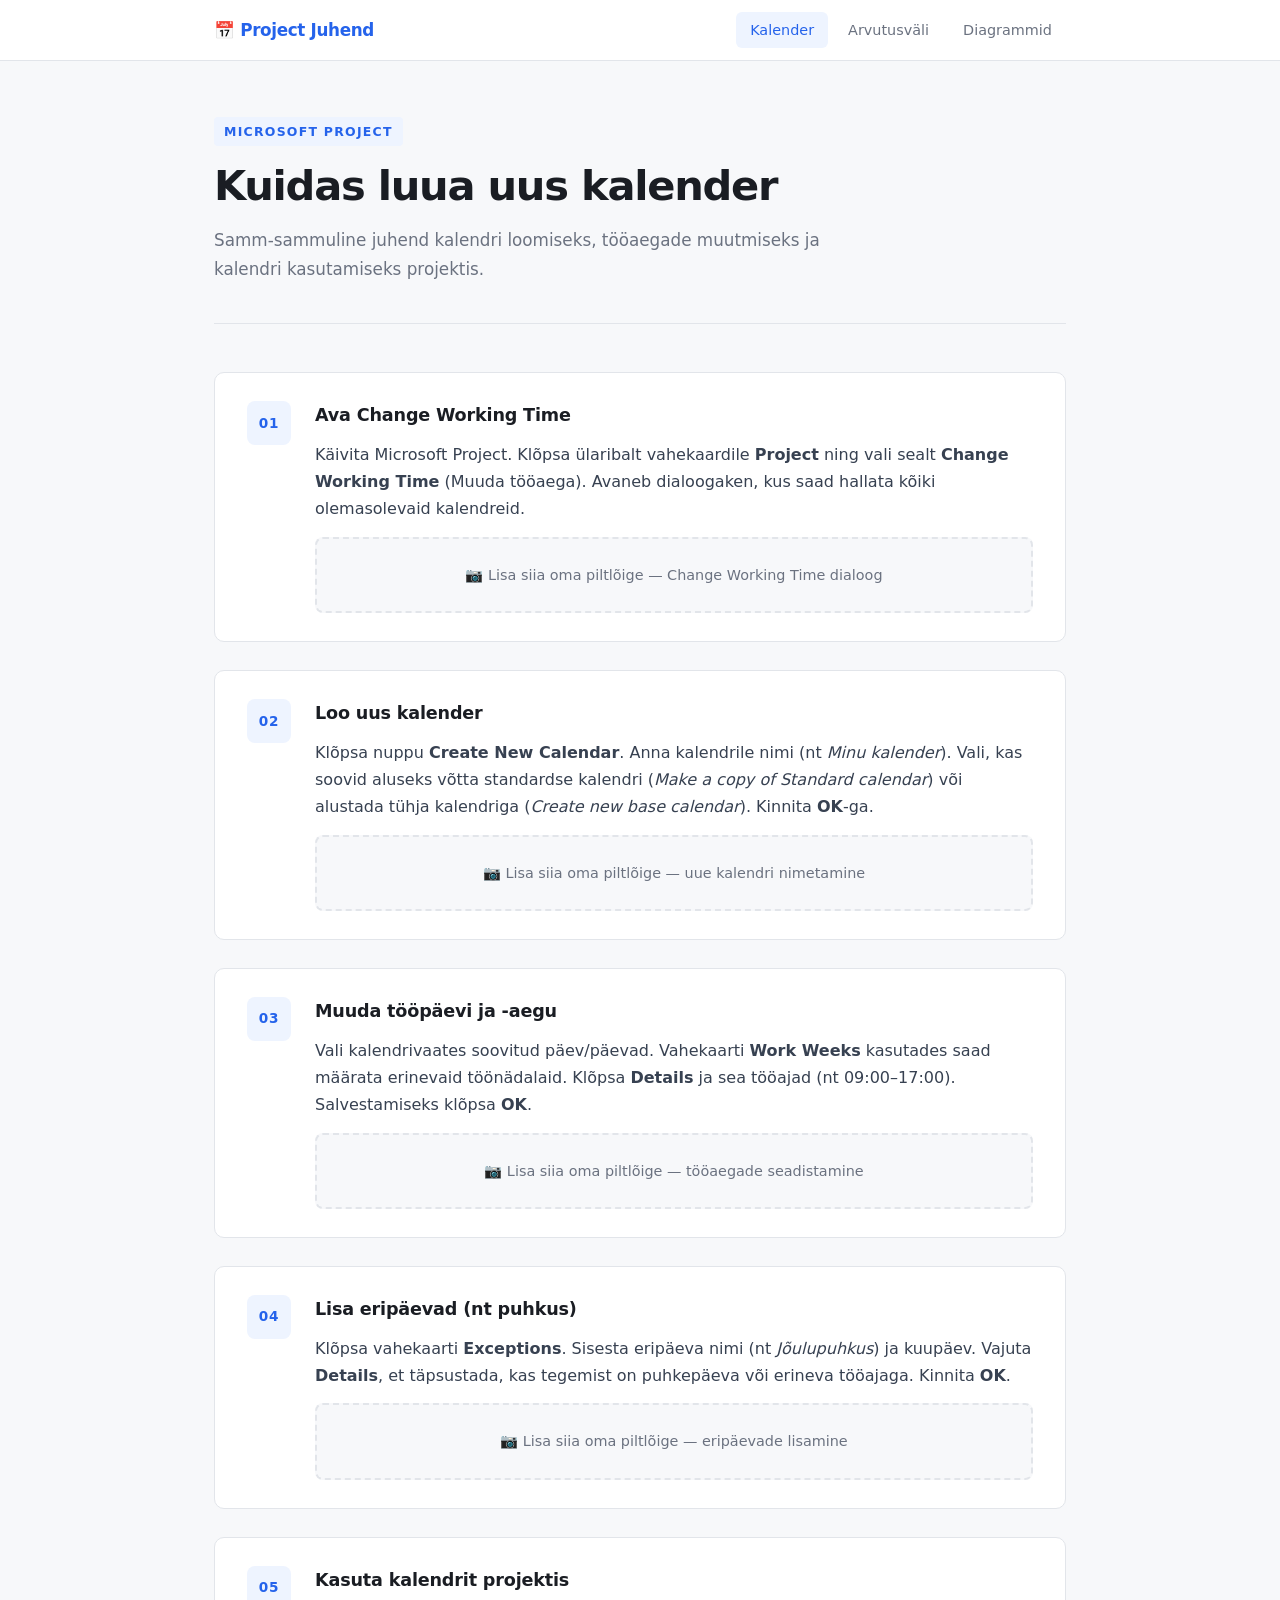
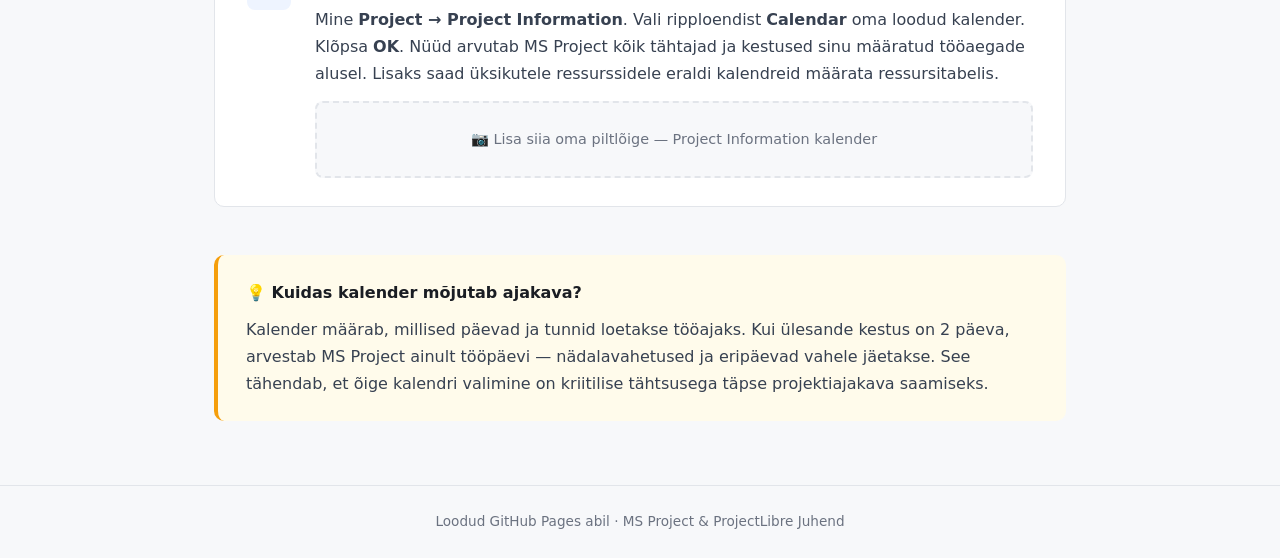
==== index.html @ 18500b0e "Lisa HTML struktuur ja CSS" ====
<!DOCTYPE html>
<html lang="et">
<head>
  <meta charset="UTF-8" />
  <meta name="viewport" content="width=device-width, initial-scale=1.0"/>
  <title>MS Project & ProjectLibre Juhend</title>
  <link rel="stylesheet" href="style.css" />
</head>
<body>

  <header>
    <div class="header-inner">
      <div class="logo">📅 Project Juhend</div>
      <nav>
        <a href="index.html" class="active">Kalender</a>
        <a href="valem.html">Arvutusväli</a>
        <a href="diagramm.html">Diagrammid</a>
      </nav>
    </div>
  </header>

  <main>
    <section class="hero">
      <span class="eyebrow">Microsoft Project</span>
      <h1>Kuidas luua uus kalender</h1>
      <p class="subtitle">Samm-sammuline juhend kalendri loomiseks, tööaegade muutmiseks ja kalendri kasutamiseks projektis.</p>
    </section>

    <section class="steps-section">

      <article class="step">
        <div class="step-number">01</div>
        <div class="step-content">
          <h2>Ava Change Working Time</h2>
          <p>Käivita Microsoft Project. Klõpsa ülaribalt vahekaardile <strong>Project</strong> ning vali sealt <strong>Change Working Time</strong> (Muuda tööaega). Avaneb dialoogaken, kus saad hallata kõiki olemasolevaid kalendreid.</p>
          <!-- Lisa siia oma piltlõige: <img src="images/samm1.png" alt="Change Working Time avamine"> -->
          <div class="img-placeholder">📷 Lisa siia oma piltlõige — Change Working Time dialoog</div>
        </div>
      </article>

      <article class="step">
        <div class="step-number">02</div>
        <div class="step-content">
          <h2>Loo uus kalender</h2>
          <p>Klõpsa nuppu <strong>Create New Calendar</strong>. Anna kalendrile nimi (nt <em>Minu kalender</em>). Vali, kas soovid aluseks võtta standardse kalendri (<em>Make a copy of Standard calendar</em>) või alustada tühja kalendriga (<em>Create new base calendar</em>). Kinnita <strong>OK</strong>-ga.</p>
          <!-- <img src="images/samm2.png" alt="Uue kalendri loomine"> -->
          <div class="img-placeholder">📷 Lisa siia oma piltlõige — uue kalendri nimetamine</div>
        </div>
      </article>

      <article class="step">
        <div class="step-number">03</div>
        <div class="step-content">
          <h2>Muuda tööpäevi ja -aegu</h2>
          <p>Vali kalendrivaates soovitud päev/päevad. Vahekaarti <strong>Work Weeks</strong> kasutades saad määrata erinevaid töönädalaid. Klõpsa <strong>Details</strong> ja sea tööajad (nt 09:00–17:00). Salvestamiseks klõpsa <strong>OK</strong>.</p>
          <!-- <img src="images/samm3.png" alt="Tööaegade muutmine"> -->
          <div class="img-placeholder">📷 Lisa siia oma piltlõige — tööaegade seadistamine</div>
        </div>
      </article>

      <article class="step">
        <div class="step-number">04</div>
        <div class="step-content">
          <h2>Lisa eripäevad (nt puhkus)</h2>
          <p>Klõpsa vahekaarti <strong>Exceptions</strong>. Sisesta eripäeva nimi (nt <em>Jõulupuhkus</em>) ja kuupäev. Vajuta <strong>Details</strong>, et täpsustada, kas tegemist on puhkepäeva või erineva tööajaga. Kinnita <strong>OK</strong>.</p>
          <!-- <img src="images/samm4.png" alt="Eripäevade lisamine"> -->
          <div class="img-placeholder">📷 Lisa siia oma piltlõige — eripäevade lisamine</div>
        </div>
      </article>

      <article class="step">
        <div class="step-number">05</div>
        <div class="step-content">
          <h2>Kasuta kalendrit projektis</h2>
          <p>Mine <strong>Project → Project Information</strong>. Vali ripploendist <strong>Calendar</strong> oma loodud kalender. Klõpsa <strong>OK</strong>. Nüüd arvutab MS Project kõik tähtajad ja kestused sinu määratud tööaegade alusel. Lisaks saad üksikutele ressurssidele eraldi kalendreid määrata ressursitabelis.</p>
          <!-- <img src="images/samm5.png" alt="Kalendri kasutamine projektis"> -->
          <div class="img-placeholder">📷 Lisa siia oma piltlõige — Project Information kalender</div>
        </div>
      </article>

    </section>

    <section class="info-box">
      <h3>💡 Kuidas kalender mõjutab ajakava?</h3>
      <p>Kalender määrab, millised päevad ja tunnid loetakse tööajaks. Kui ülesande kestus on 2 päeva, arvestab MS Project ainult tööpäevi — nädalavahetused ja eripäevad vahele jäetakse. See tähendab, et õige kalendri valimine on kriitilise tähtsusega täpse projektiajakava saamiseks.</p>
    </section>
  </main>

  <footer>
    <p>Loodud GitHub Pages abil &middot; MS Project &amp; ProjectLibre Juhend</p>
  </footer>

</body>
</html>
---- style.css ----
/* ===== TOKENS ===== */
:root {
  --bg:        #F7F8FA;
  --surface:   #FFFFFF;
  --border:    #E2E5EA;
  --accent:    #2563EB;
  --accent2:   #1D4ED8;
  --text:      #1A1D23;
  --muted:     #6B7280;
  --step-bg:   #EEF4FF;
  --step-num:  #2563EB;
  --warn-bg:   #FFFBEB;
  --warn-border:#F59E0B;
  --radius:    10px;
  --font-head: 'Segoe UI', system-ui, sans-serif;
  --font-body: 'Segoe UI', system-ui, sans-serif;
}

/* ===== RESET ===== */
*, *::before, *::after { box-sizing: border-box; margin: 0; padding: 0; }
html { scroll-behavior: smooth; }
body {
  background: var(--bg);
  color: var(--text);
  font-family: var(--font-body);
  font-size: 16px;
  line-height: 1.7;
}

/* ===== HEADER ===== */
header {
  background: var(--surface);
  border-bottom: 1px solid var(--border);
  position: sticky;
  top: 0;
  z-index: 100;
}
.header-inner {
  max-width: 900px;
  margin: 0 auto;
  padding: 0 24px;
  height: 60px;
  display: flex;
  align-items: center;
  justify-content: space-between;
}
.logo {
  font-weight: 700;
  font-size: 1.05rem;
  color: var(--accent);
  letter-spacing: -0.02em;
}
nav { display: flex; gap: 6px; }
nav a {
  padding: 6px 14px;
  border-radius: 6px;
  text-decoration: none;
  font-size: 0.9rem;
  font-weight: 500;
  color: var(--muted);
  transition: background 0.15s, color 0.15s;
}
nav a:hover, nav a.active {
  background: var(--step-bg);
  color: var(--accent);
}

/* ===== MAIN ===== */
main {
  max-width: 900px;
  margin: 0 auto;
  padding: 0 24px 64px;
}

/* ===== HERO ===== */
.hero {
  padding: 56px 0 40px;
  border-bottom: 1px solid var(--border);
  margin-bottom: 48px;
}
.eyebrow {
  display: inline-block;
  font-size: 0.78rem;
  font-weight: 600;
  letter-spacing: 0.1em;
  text-transform: uppercase;
  color: var(--accent);
  background: var(--step-bg);
  padding: 4px 10px;
  border-radius: 4px;
  margin-bottom: 16px;
}
.hero h1 {
  font-size: clamp(1.8rem, 4vw, 2.6rem);
  font-weight: 800;
  letter-spacing: -0.03em;
  line-height: 1.15;
  margin-bottom: 16px;
}
.subtitle {
  font-size: 1.05rem;
  color: var(--muted);
  max-width: 620px;
}

/* ===== STEPS ===== */
.steps-section {
  display: flex;
  flex-direction: column;
  gap: 28px;
  margin-bottom: 48px;
}
.step {
  background: var(--surface);
  border: 1px solid var(--border);
  border-radius: var(--radius);
  padding: 28px 32px;
  display: flex;
  gap: 24px;
  align-items: flex-start;
}
.step-number {
  flex-shrink: 0;
  width: 44px;
  height: 44px;
  background: var(--step-bg);
  color: var(--step-num);
  font-weight: 800;
  font-size: 0.85rem;
  letter-spacing: 0.05em;
  border-radius: 8px;
  display: flex;
  align-items: center;
  justify-content: center;
}
.step-content h2 {
  font-size: 1.1rem;
  font-weight: 700;
  margin-bottom: 10px;
  letter-spacing: -0.01em;
}
.step-content p { color: #374151; margin-bottom: 14px; }
.step-content p:last-child { margin-bottom: 0; }

/* ===== IMAGE PLACEHOLDER ===== */
.img-placeholder {
  background: var(--bg);
  border: 2px dashed var(--border);
  border-radius: 8px;
  padding: 24px;
  text-align: center;
  color: var(--muted);
  font-size: 0.9rem;
  margin-top: 8px;
}
img {
  width: 100%;
  border-radius: 8px;
  border: 1px solid var(--border);
  margin-top: 8px;
}

/* ===== INFO BOX ===== */
.info-box {
  background: var(--warn-bg);
  border-left: 4px solid var(--warn-border);
  border-radius: var(--radius);
  padding: 24px 28px;
}
.info-box h3 { font-size: 1rem; font-weight: 700; margin-bottom: 10px; }
.info-box p { color: #374151; }

/* ===== PAGE TITLE (inner pages) ===== */
.page-hero {
  padding: 48px 0 36px;
  border-bottom: 1px solid var(--border);
  margin-bottom: 40px;
}
.page-hero h1 {
  font-size: clamp(1.5rem, 3vw, 2.2rem);
  font-weight: 800;
  letter-spacing: -0.03em;
  margin-bottom: 10px;
}
.page-hero p { color: var(--muted); max-width: 580px; }

/* ===== FOOTER ===== */
footer {
  border-top: 1px solid var(--border);
  text-align: center;
  padding: 24px;
  color: var(--muted);
  font-size: 0.85rem;
}

/* ===== RESPONSIVE ===== */
@media (max-width: 600px) {
  .step { flex-direction: column; gap: 14px; }
  .header-inner { gap: 12px; }
  nav a { padding: 6px 10px; }
}
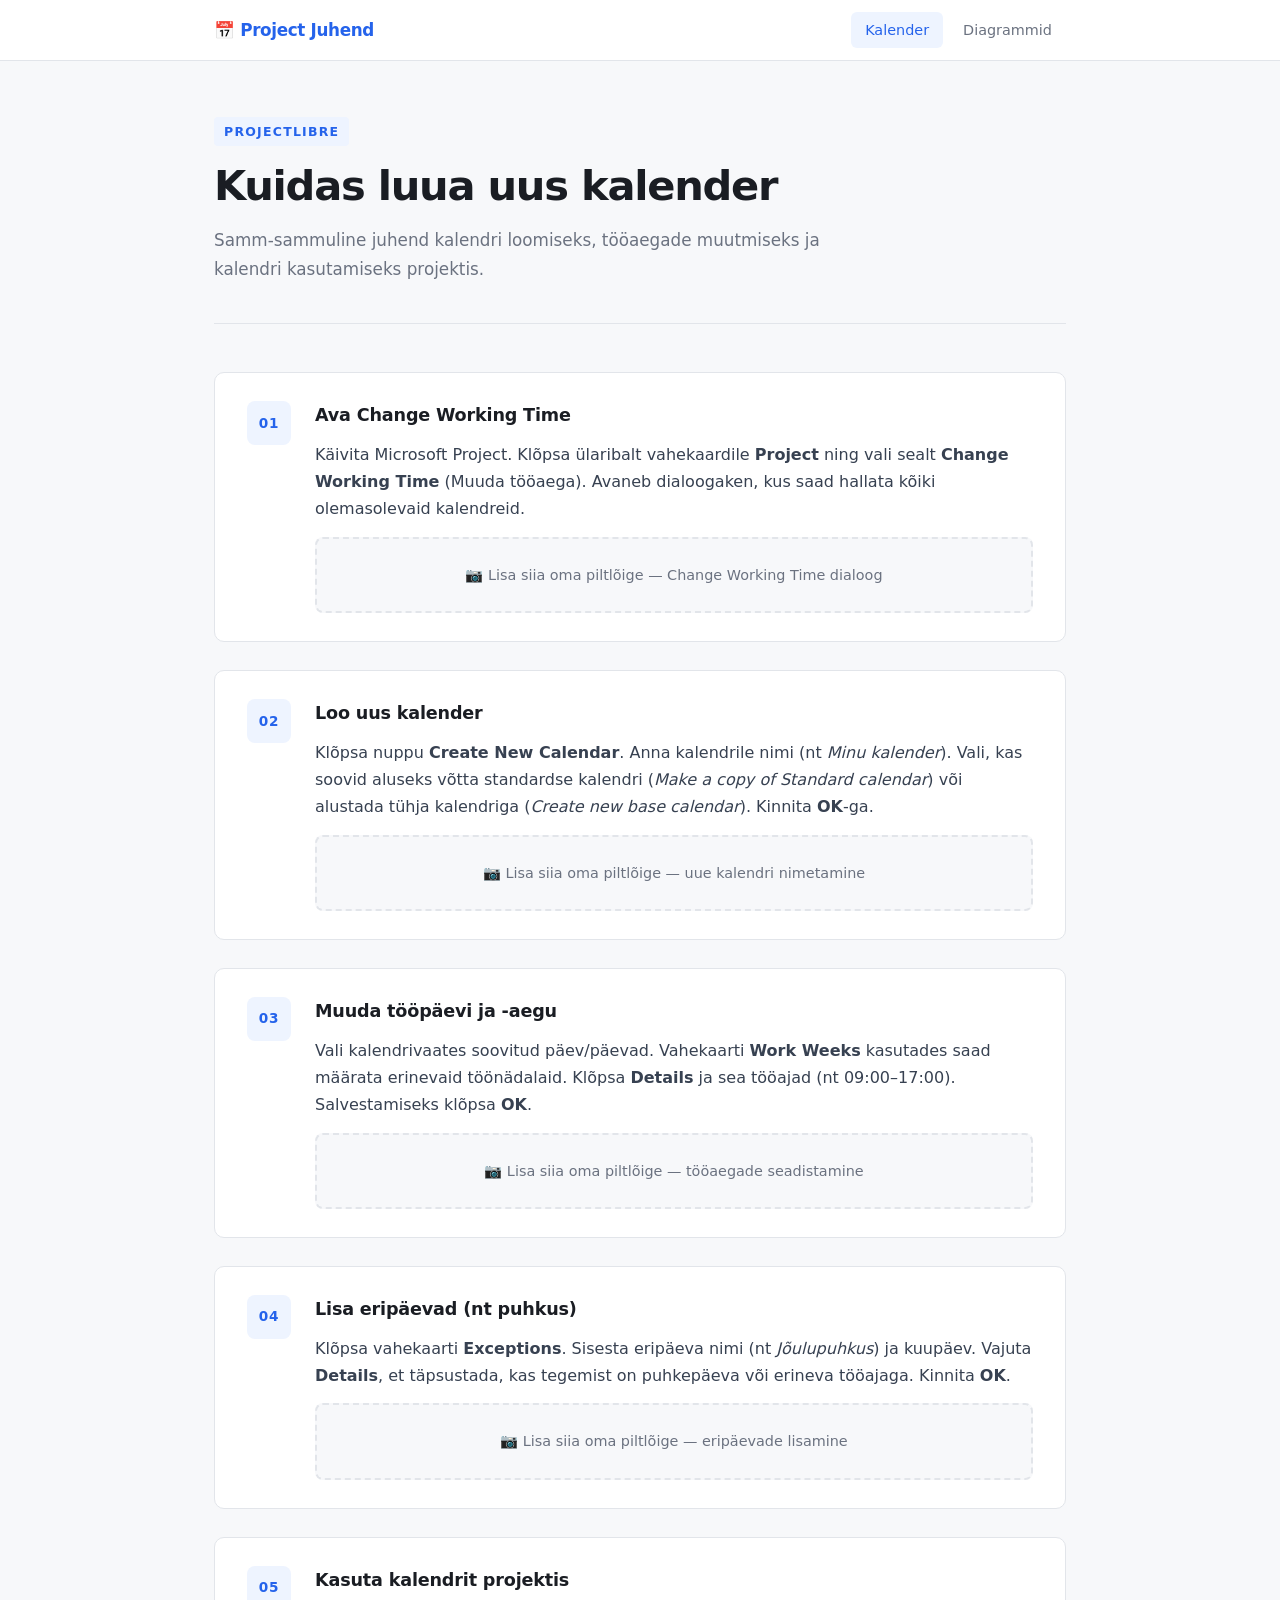
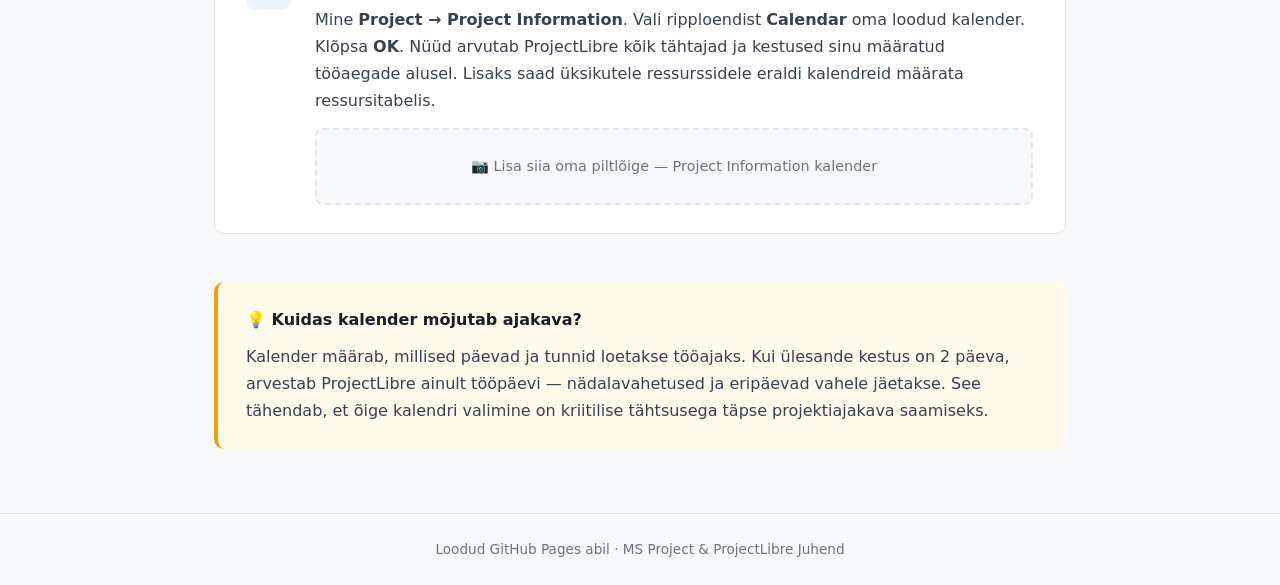
==== commit 9612d1d2: "Replace 'MS Project' with 'ProjectLibre' in index.html" ====
--- a/index.html
+++ b/index.html
@@ -3,7 +3,7 @@
 <head>
   <meta charset="UTF-8" />
   <meta name="viewport" content="width=device-width, initial-scale=1.0"/>
-  <title>MS Project & ProjectLibre Juhend</title>
+  <title>ProjectLibre Juhend</title>
   <link rel="stylesheet" href="style.css" />
 </head>
 <body>
@@ -13,7 +13,6 @@
       <div class="logo">📅 Project Juhend</div>
       <nav>
         <a href="index.html" class="active">Kalender</a>
-        <a href="valem.html">Arvutusväli</a>
         <a href="diagramm.html">Diagrammid</a>
       </nav>
     </div>
@@ -21,7 +20,7 @@
 
   <main>
     <section class="hero">
-      <span class="eyebrow">Microsoft Project</span>
+      <span class="eyebrow">ProjectLibre</span>
       <h1>Kuidas luua uus kalender</h1>
       <p class="subtitle">Samm-sammuline juhend kalendri loomiseks, tööaegade muutmiseks ja kalendri kasutamiseks projektis.</p>
     </section>
@@ -72,7 +71,7 @@
         <div class="step-number">05</div>
         <div class="step-content">
           <h2>Kasuta kalendrit projektis</h2>
-          <p>Mine <strong>Project → Project Information</strong>. Vali ripploendist <strong>Calendar</strong> oma loodud kalender. Klõpsa <strong>OK</strong>. Nüüd arvutab MS Project kõik tähtajad ja kestused sinu määratud tööaegade alusel. Lisaks saad üksikutele ressurssidele eraldi kalendreid määrata ressursitabelis.</p>
+          <p>Mine <strong>Project → Project Information</strong>. Vali ripploendist <strong>Calendar</strong> oma loodud kalender. Klõpsa <strong>OK</strong>. Nüüd arvutab ProjectLibre kõik tähtajad ja kestused sinu määratud tööaegade alusel. Lisaks saad üksikutele ressurssidele eraldi kalendreid määrata ressursitabelis.</p>
           <!-- <img src="images/samm5.png" alt="Kalendri kasutamine projektis"> -->
           <div class="img-placeholder">📷 Lisa siia oma piltlõige — Project Information kalender</div>
         </div>
@@ -82,7 +81,7 @@
 
     <section class="info-box">
       <h3>💡 Kuidas kalender mõjutab ajakava?</h3>
-      <p>Kalender määrab, millised päevad ja tunnid loetakse tööajaks. Kui ülesande kestus on 2 päeva, arvestab MS Project ainult tööpäevi — nädalavahetused ja eripäevad vahele jäetakse. See tähendab, et õige kalendri valimine on kriitilise tähtsusega täpse projektiajakava saamiseks.</p>
+      <p>Kalender määrab, millised päevad ja tunnid loetakse tööajaks. Kui ülesande kestus on 2 päeva, arvestab ProjectLibre ainult tööpäevi — nädalavahetused ja eripäevad vahele jäetakse. See tähendab, et õige kalendri valimine on kriitilise tähtsusega täpse projektiajakava saamiseks.</p>
     </section>
   </main>
 
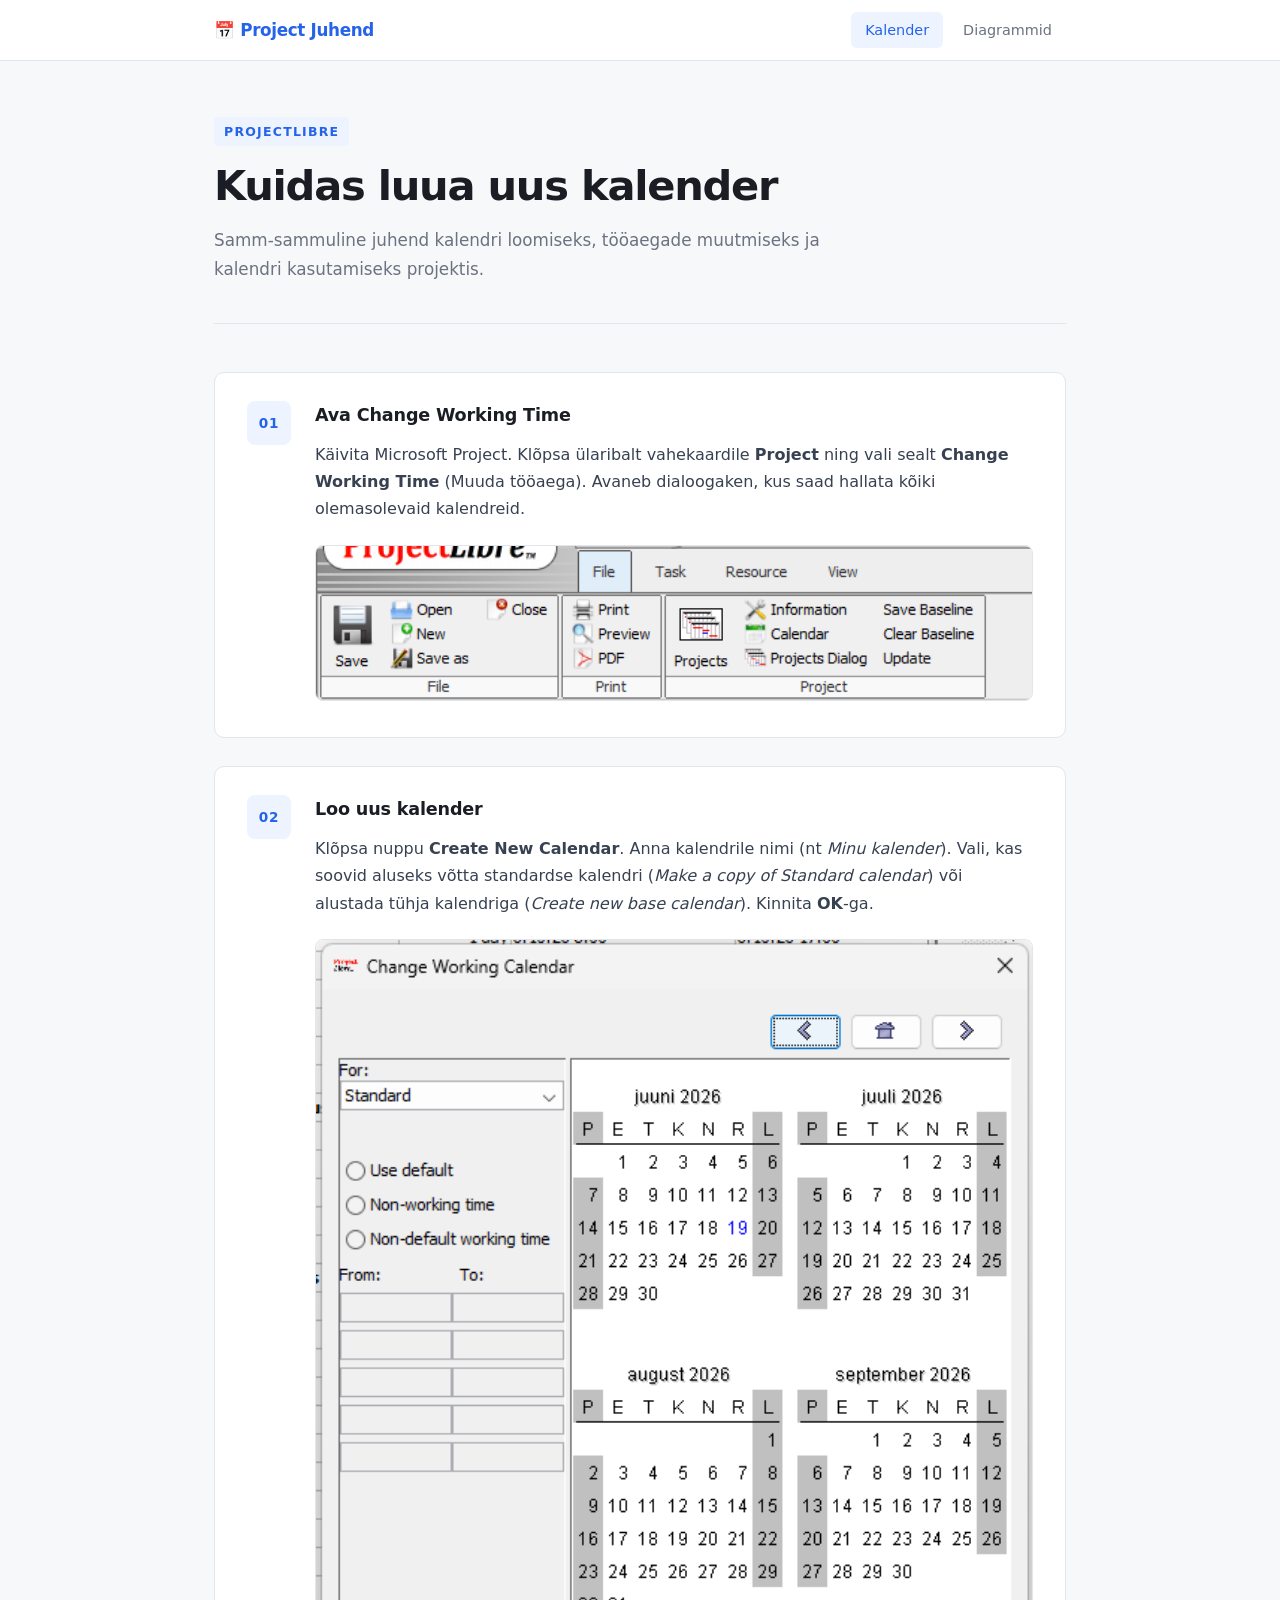
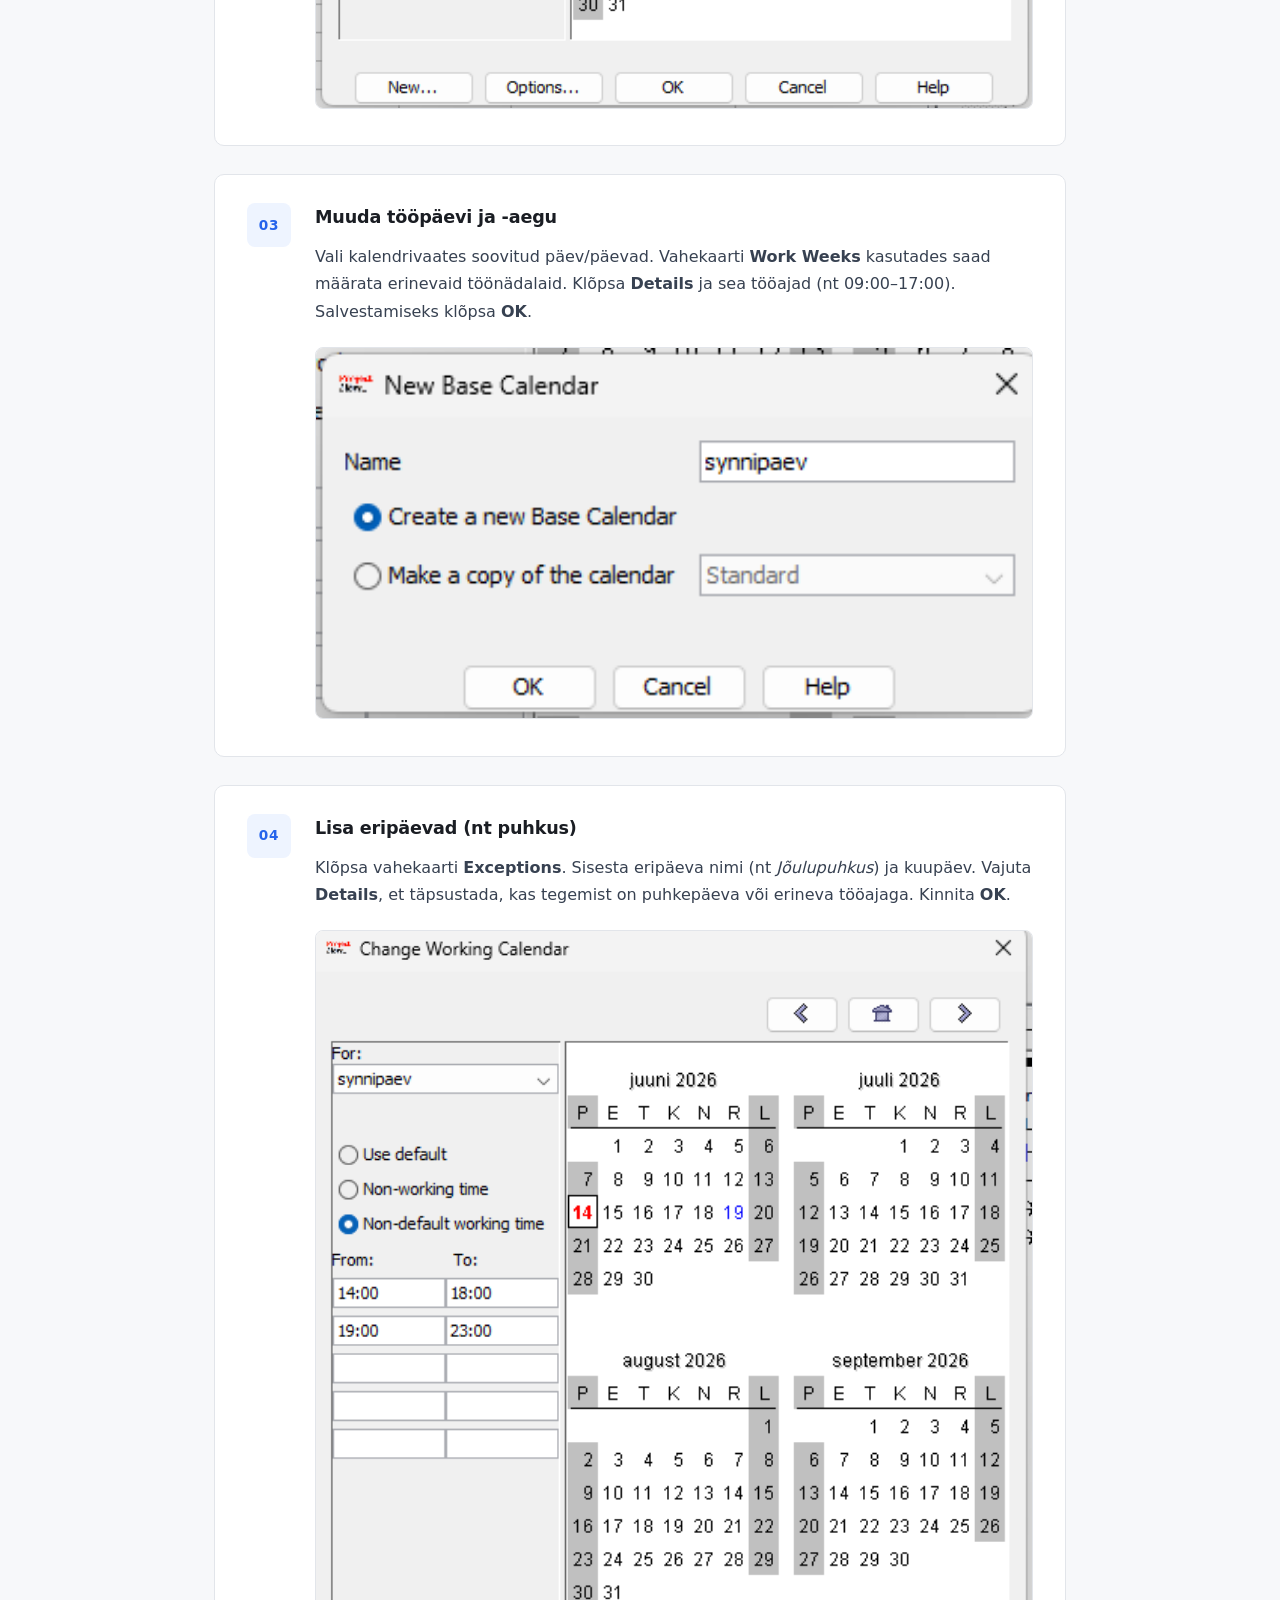
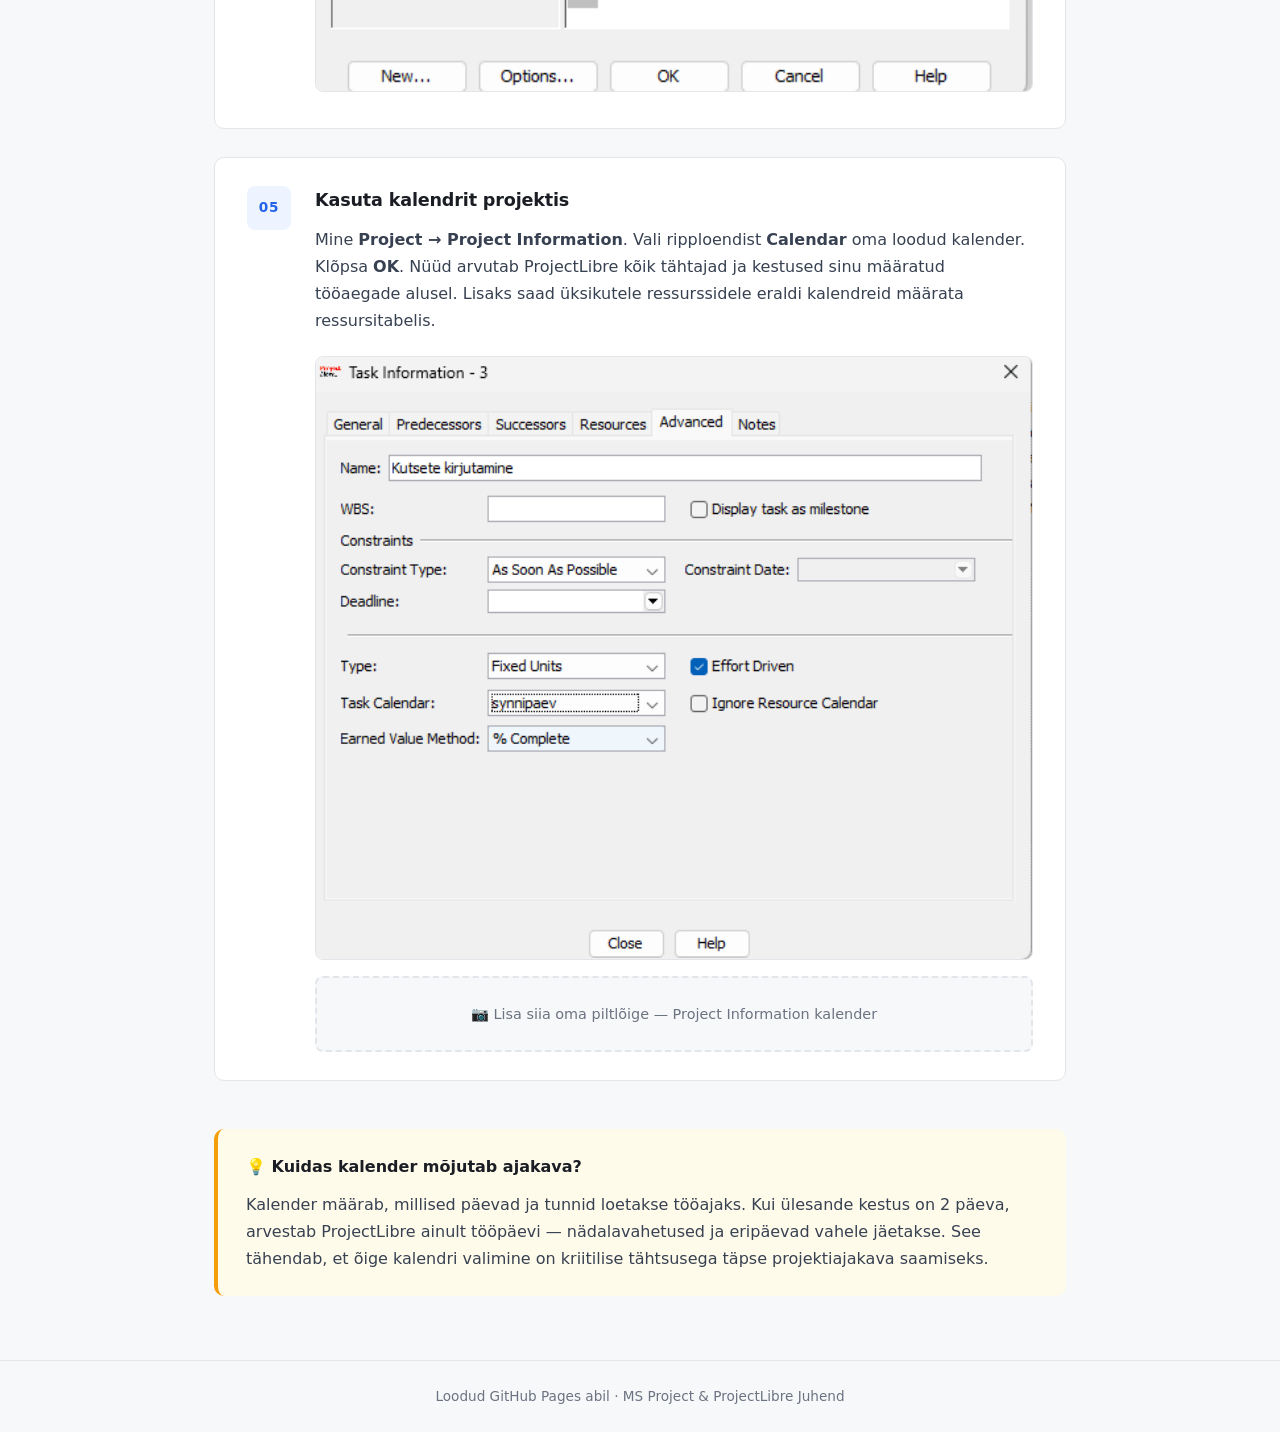
==== commit 5f4d4280: "Replace placeholder images with actual images" ====
--- a/index.html
+++ b/index.html
@@ -32,9 +32,8 @@
         <div class="step-content">
           <h2>Ava Change Working Time</h2>
           <p>Käivita Microsoft Project. Klõpsa ülaribalt vahekaardile <strong>Project</strong> ning vali sealt <strong>Change Working Time</strong> (Muuda tööaega). Avaneb dialoogaken, kus saad hallata kõiki olemasolevaid kalendreid.</p>
-          <!-- Lisa siia oma piltlõige: <img src="images/samm1.png" alt="Change Working Time avamine"> -->
-          <div class="img-placeholder">📷 Lisa siia oma piltlõige — Change Working Time dialoog</div>
-        </div>
+          <img src="images/libre.png" alt="Change Working Time avamine">
+         </div>
       </article>
 
       <article class="step">
@@ -42,9 +41,8 @@
         <div class="step-content">
           <h2>Loo uus kalender</h2>
           <p>Klõpsa nuppu <strong>Create New Calendar</strong>. Anna kalendrile nimi (nt <em>Minu kalender</em>). Vali, kas soovid aluseks võtta standardse kalendri (<em>Make a copy of Standard calendar</em>) või alustada tühja kalendriga (<em>Create new base calendar</em>). Kinnita <strong>OK</strong>-ga.</p>
-          <!-- <img src="images/samm2.png" alt="Uue kalendri loomine"> -->
-          <div class="img-placeholder">📷 Lisa siia oma piltlõige — uue kalendri nimetamine</div>
-        </div>
+          <img src="images/libre_1.png" alt="Uue kalendri loomine"> 
+         </div>
       </article>
 
       <article class="step">
@@ -52,9 +50,8 @@
         <div class="step-content">
           <h2>Muuda tööpäevi ja -aegu</h2>
           <p>Vali kalendrivaates soovitud päev/päevad. Vahekaarti <strong>Work Weeks</strong> kasutades saad määrata erinevaid töönädalaid. Klõpsa <strong>Details</strong> ja sea tööajad (nt 09:00–17:00). Salvestamiseks klõpsa <strong>OK</strong>.</p>
-          <!-- <img src="images/samm3.png" alt="Tööaegade muutmine"> -->
-          <div class="img-placeholder">📷 Lisa siia oma piltlõige — tööaegade seadistamine</div>
-        </div>
+          <img src="images/libre_2.png" alt="Tööaegade muutmine"> 
+         </div>
       </article>
 
       <article class="step">
@@ -62,9 +59,8 @@
         <div class="step-content">
           <h2>Lisa eripäevad (nt puhkus)</h2>
           <p>Klõpsa vahekaarti <strong>Exceptions</strong>. Sisesta eripäeva nimi (nt <em>Jõulupuhkus</em>) ja kuupäev. Vajuta <strong>Details</strong>, et täpsustada, kas tegemist on puhkepäeva või erineva tööajaga. Kinnita <strong>OK</strong>.</p>
-          <!-- <img src="images/samm4.png" alt="Eripäevade lisamine"> -->
-          <div class="img-placeholder">📷 Lisa siia oma piltlõige — eripäevade lisamine</div>
-        </div>
+          <img src="images/libre_4.png" alt="Eripäevade lisamine"> 
+          </div>
       </article>
 
       <article class="step">
@@ -72,7 +68,7 @@
         <div class="step-content">
           <h2>Kasuta kalendrit projektis</h2>
           <p>Mine <strong>Project → Project Information</strong>. Vali ripploendist <strong>Calendar</strong> oma loodud kalender. Klõpsa <strong>OK</strong>. Nüüd arvutab ProjectLibre kõik tähtajad ja kestused sinu määratud tööaegade alusel. Lisaks saad üksikutele ressurssidele eraldi kalendreid määrata ressursitabelis.</p>
-          <!-- <img src="images/samm5.png" alt="Kalendri kasutamine projektis"> -->
+          <img src="images/libre_5.png" alt="Kalendri kasutamine projektis"> 
           <div class="img-placeholder">📷 Lisa siia oma piltlõige — Project Information kalender</div>
         </div>
       </article>
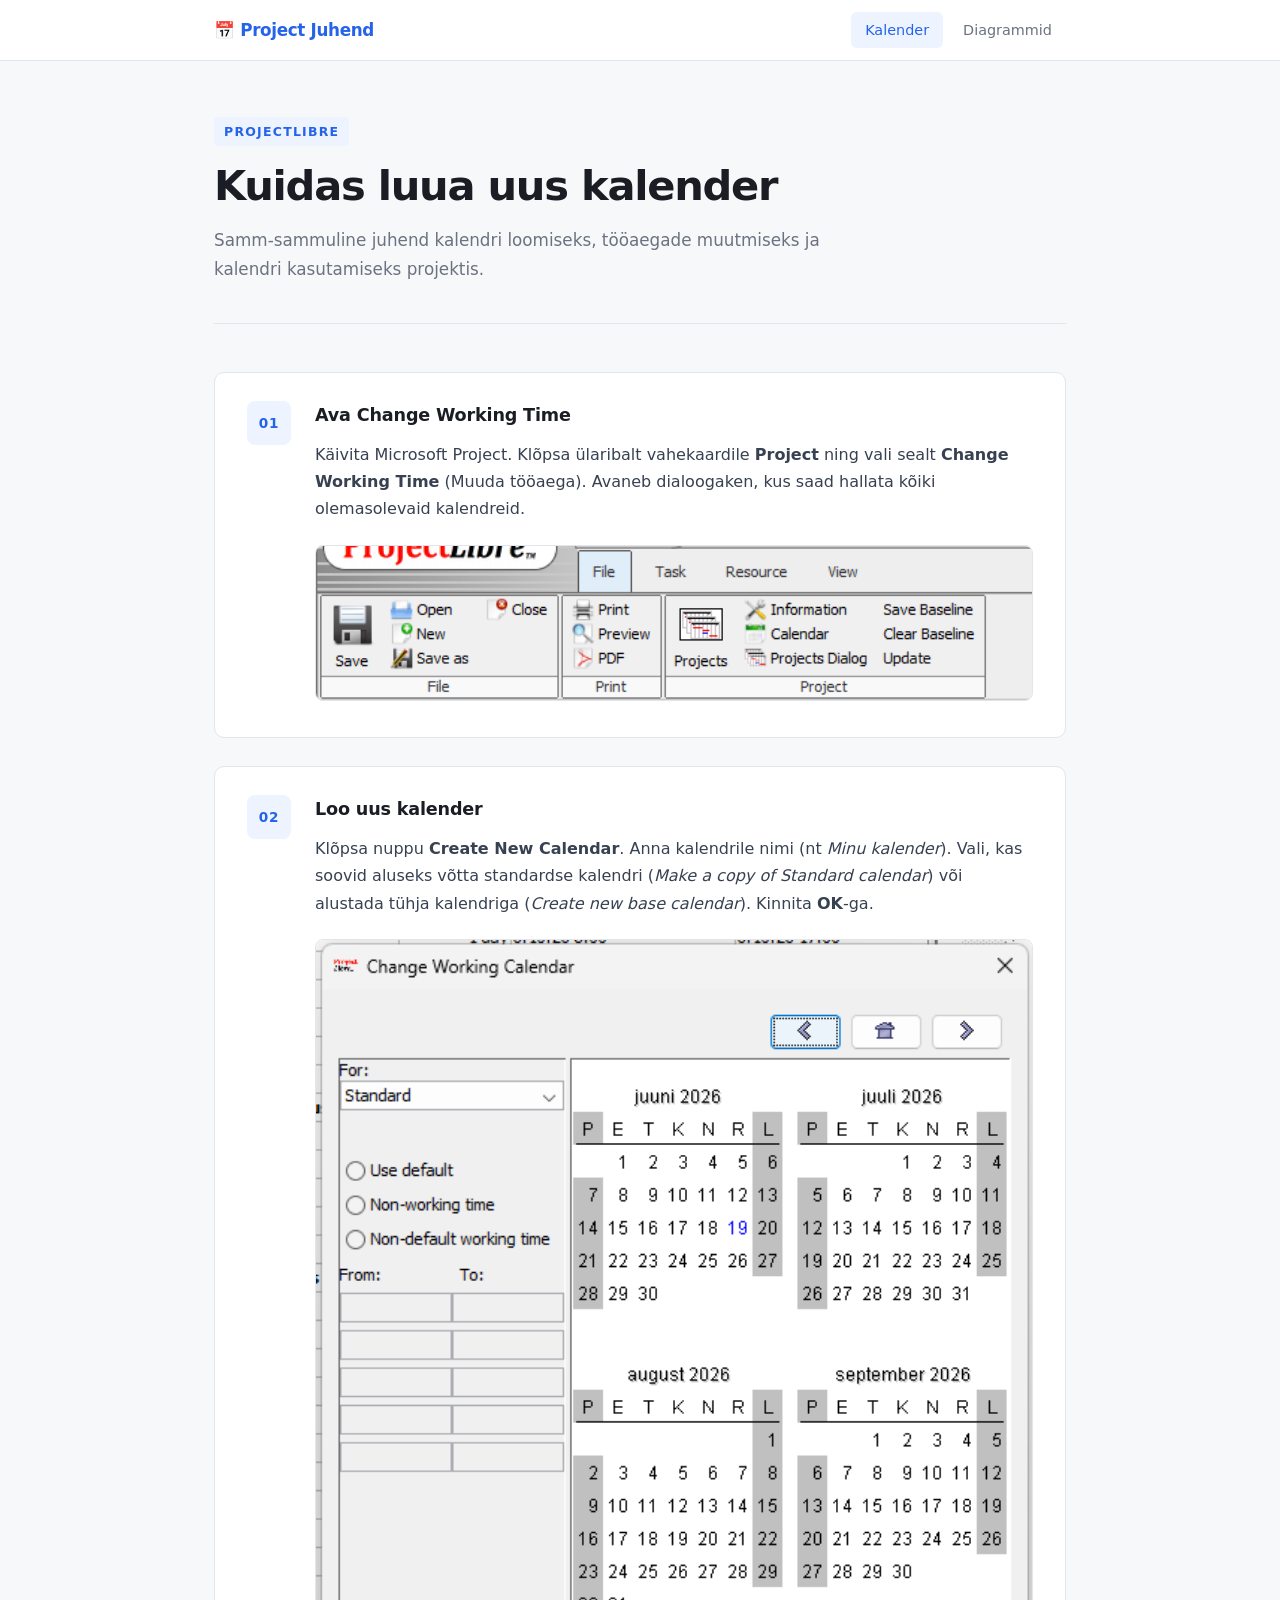
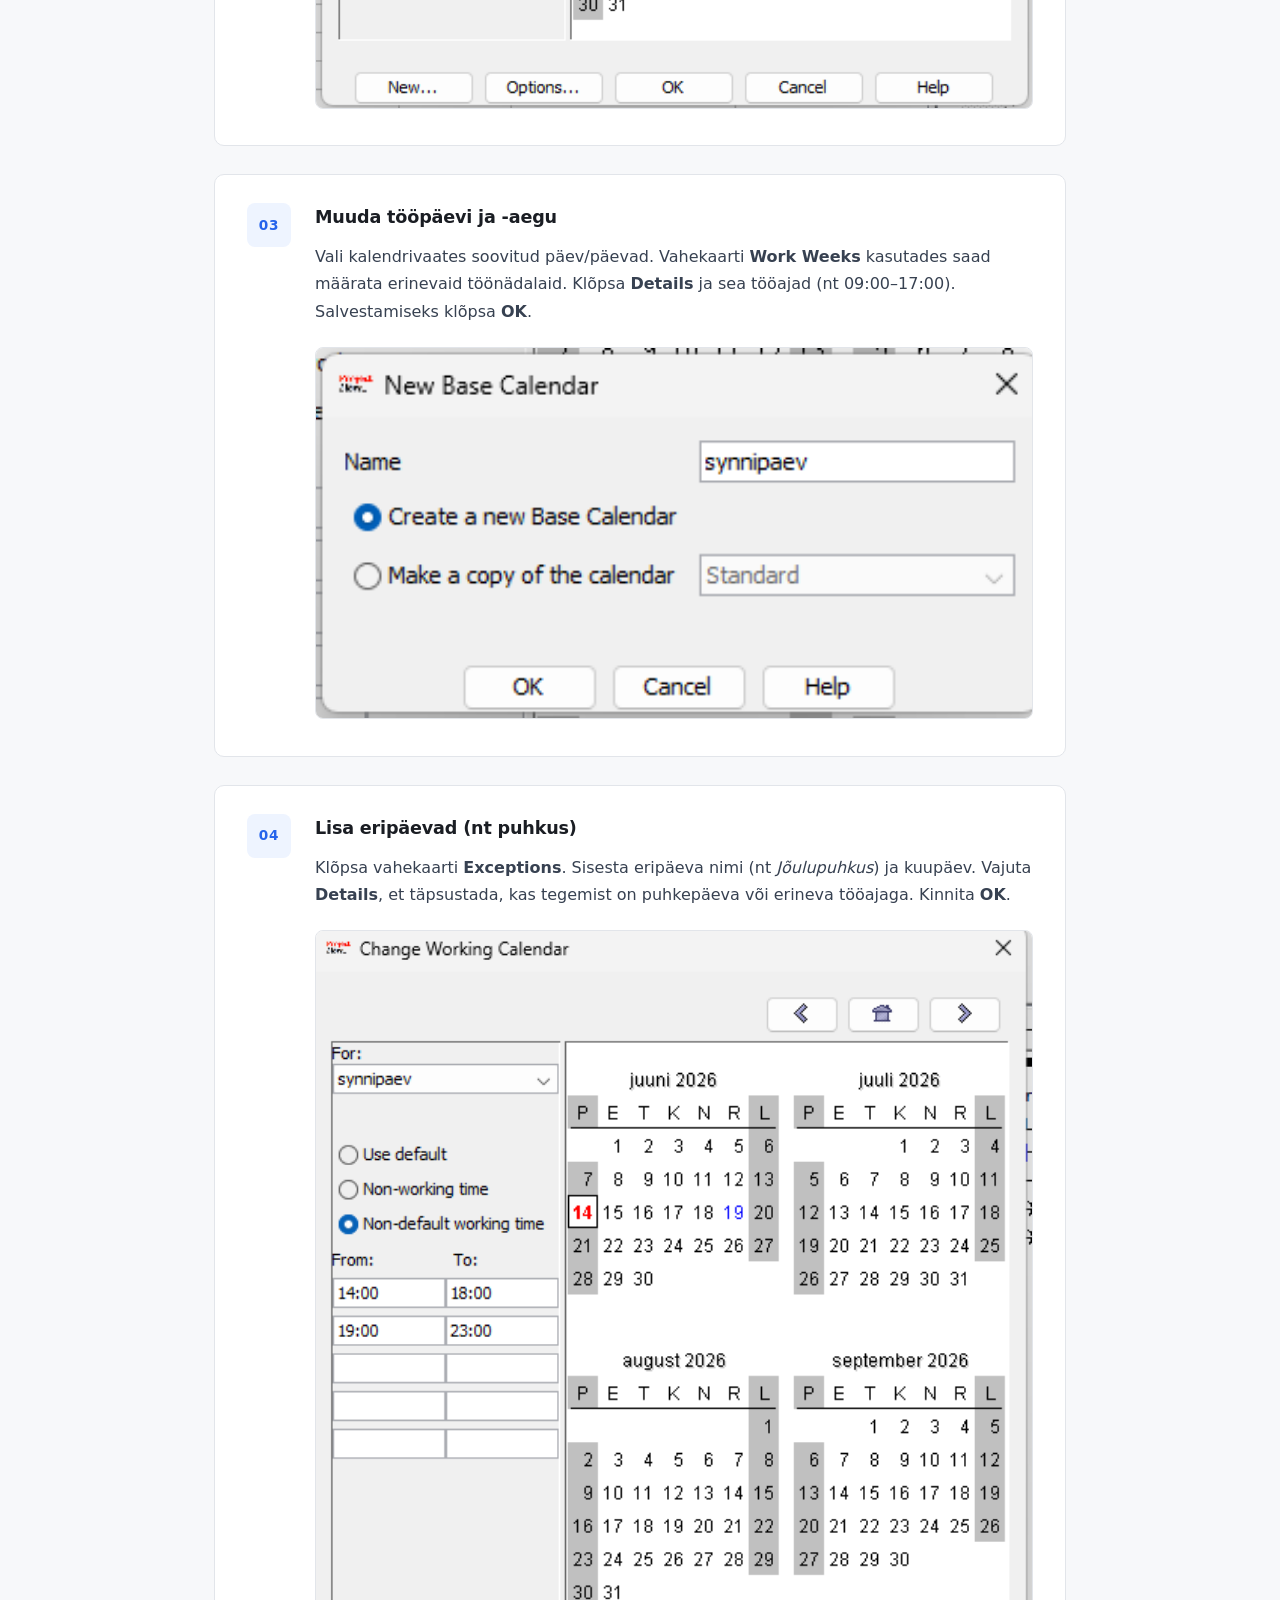
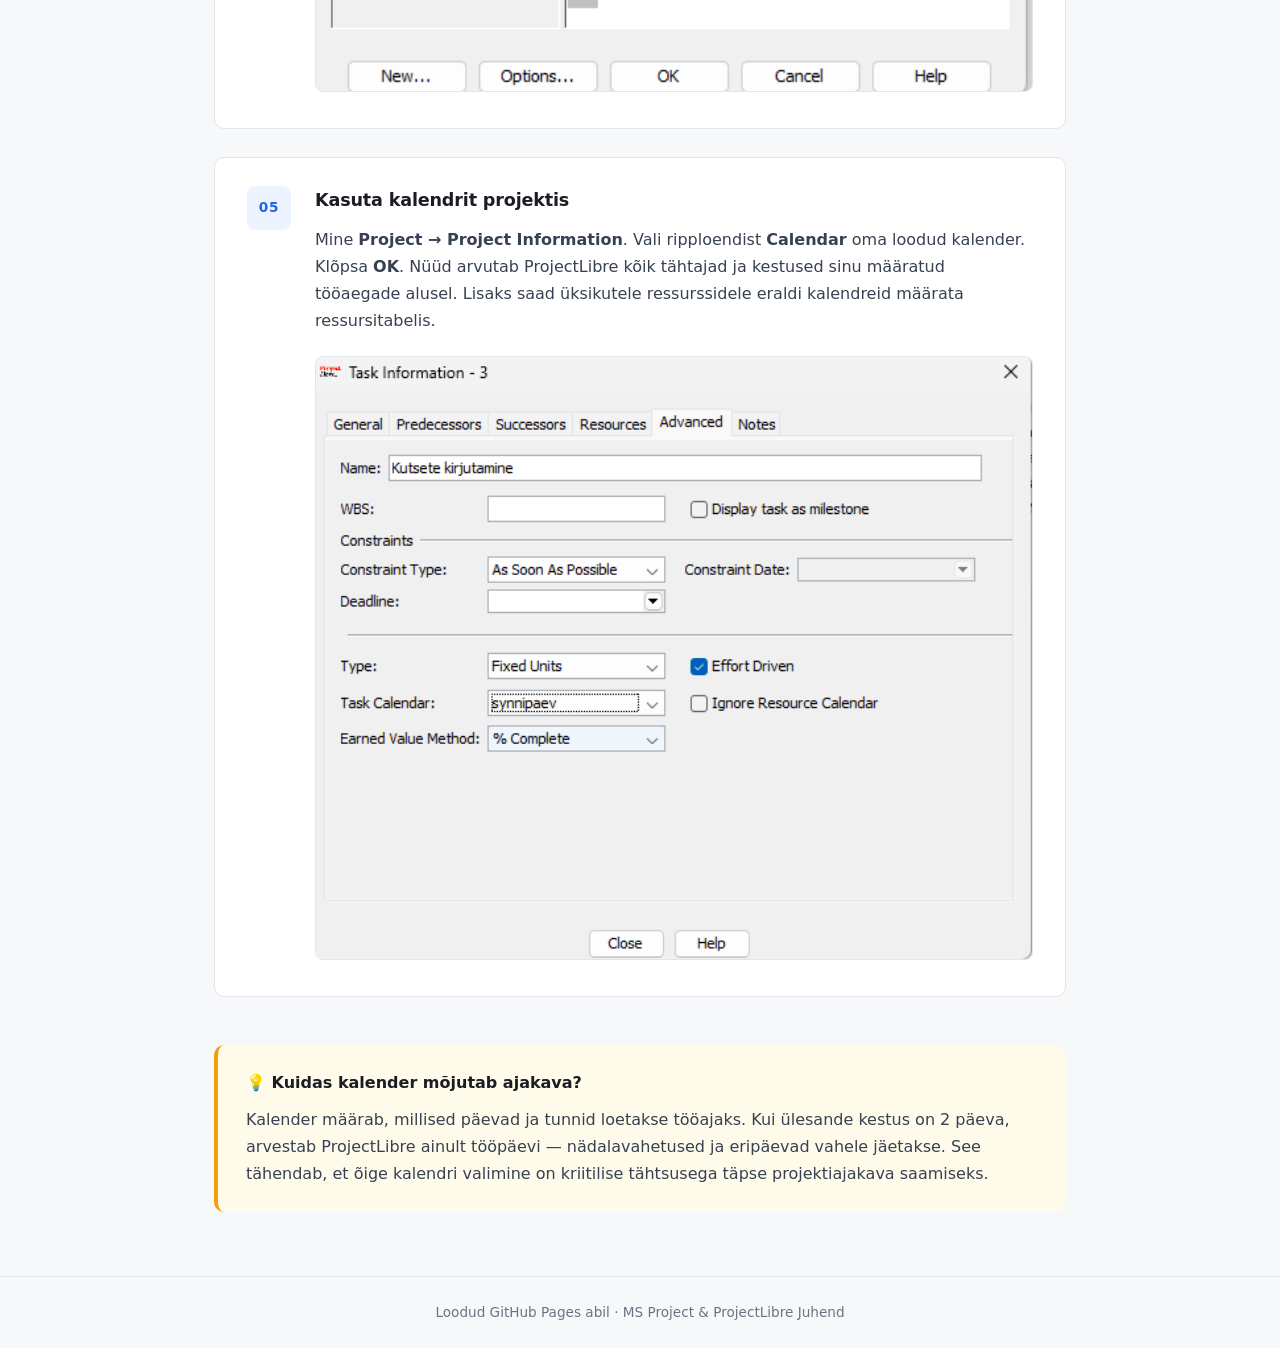
==== commit a145d458: "Remove image placeholder from index.html Removed placeholder for image in project information sectio" ====
--- a/index.html
+++ b/index.html
@@ -69,8 +69,7 @@
           <h2>Kasuta kalendrit projektis</h2>
           <p>Mine <strong>Project → Project Information</strong>. Vali ripploendist <strong>Calendar</strong> oma loodud kalender. Klõpsa <strong>OK</strong>. Nüüd arvutab ProjectLibre kõik tähtajad ja kestused sinu määratud tööaegade alusel. Lisaks saad üksikutele ressurssidele eraldi kalendreid määrata ressursitabelis.</p>
           <img src="images/libre_5.png" alt="Kalendri kasutamine projektis"> 
-          <div class="img-placeholder">📷 Lisa siia oma piltlõige — Project Information kalender</div>
-        </div>
+         </div>
       </article>
 
     </section>
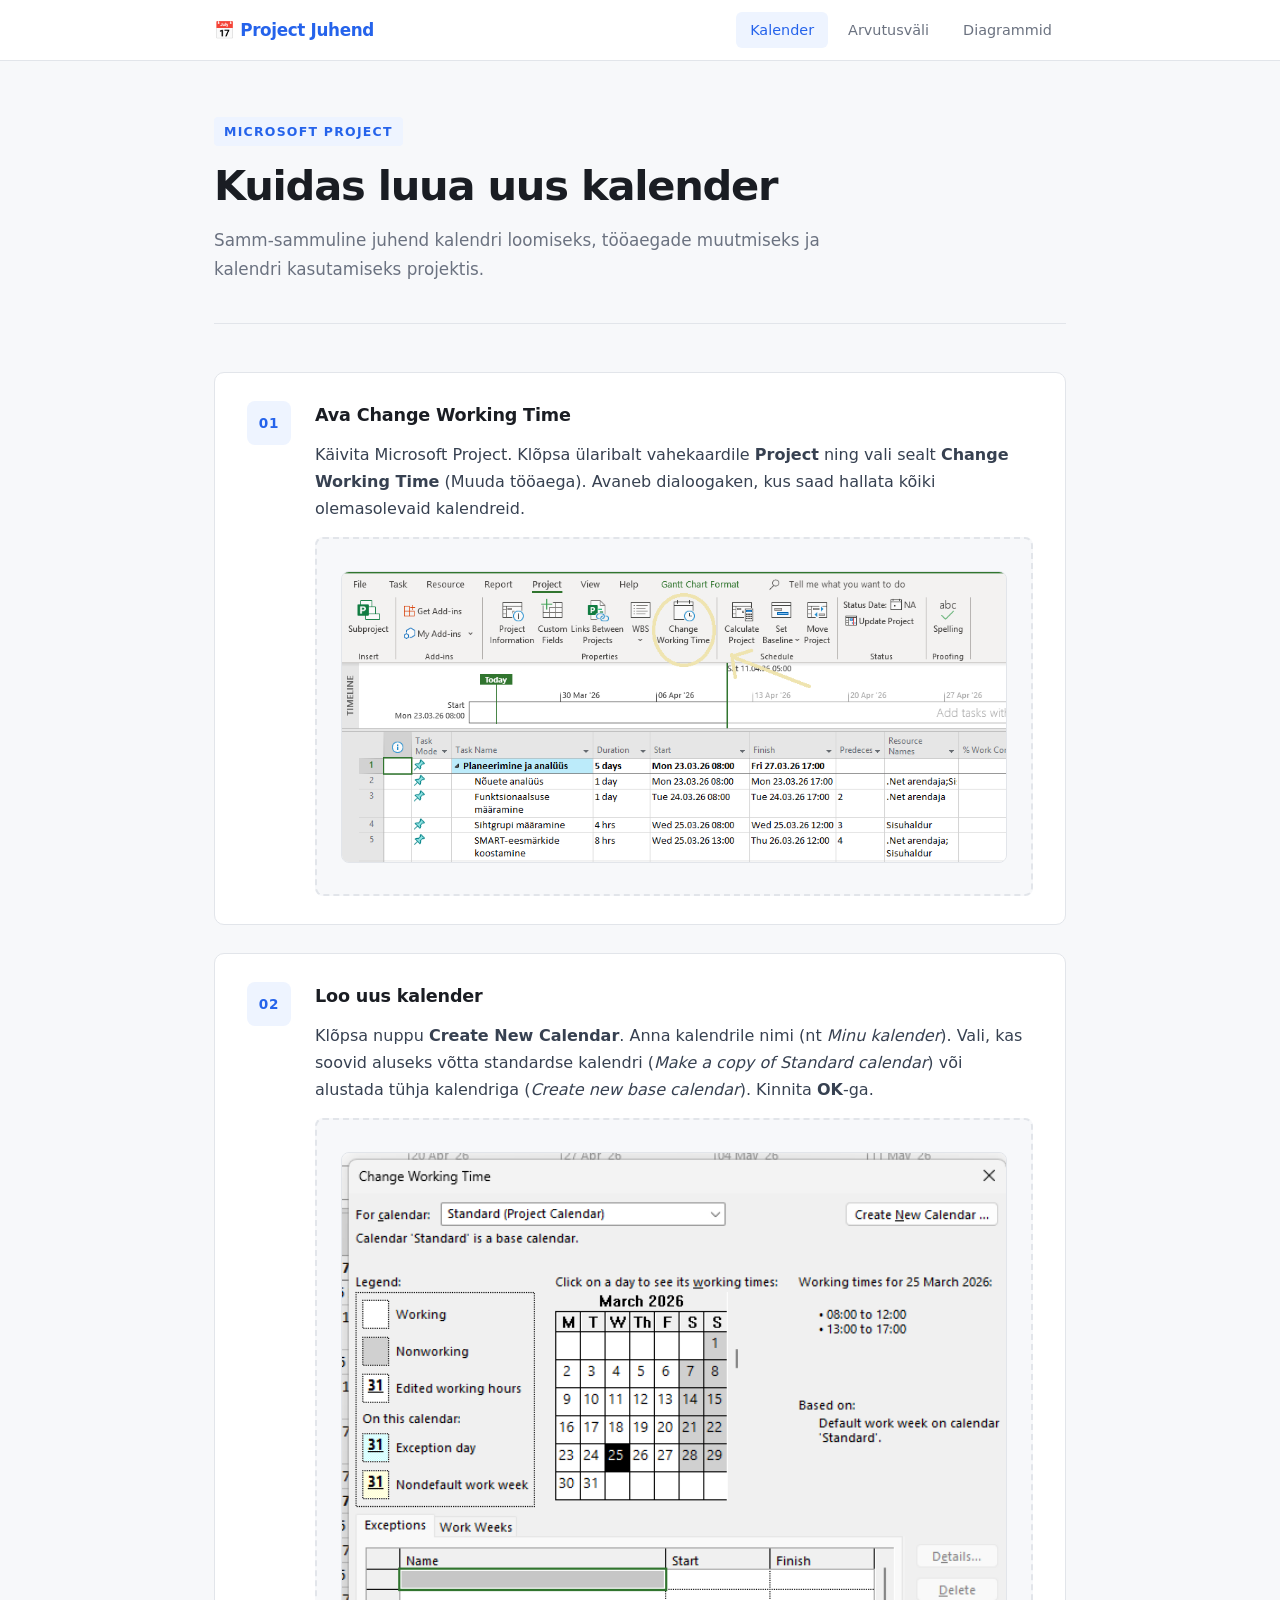
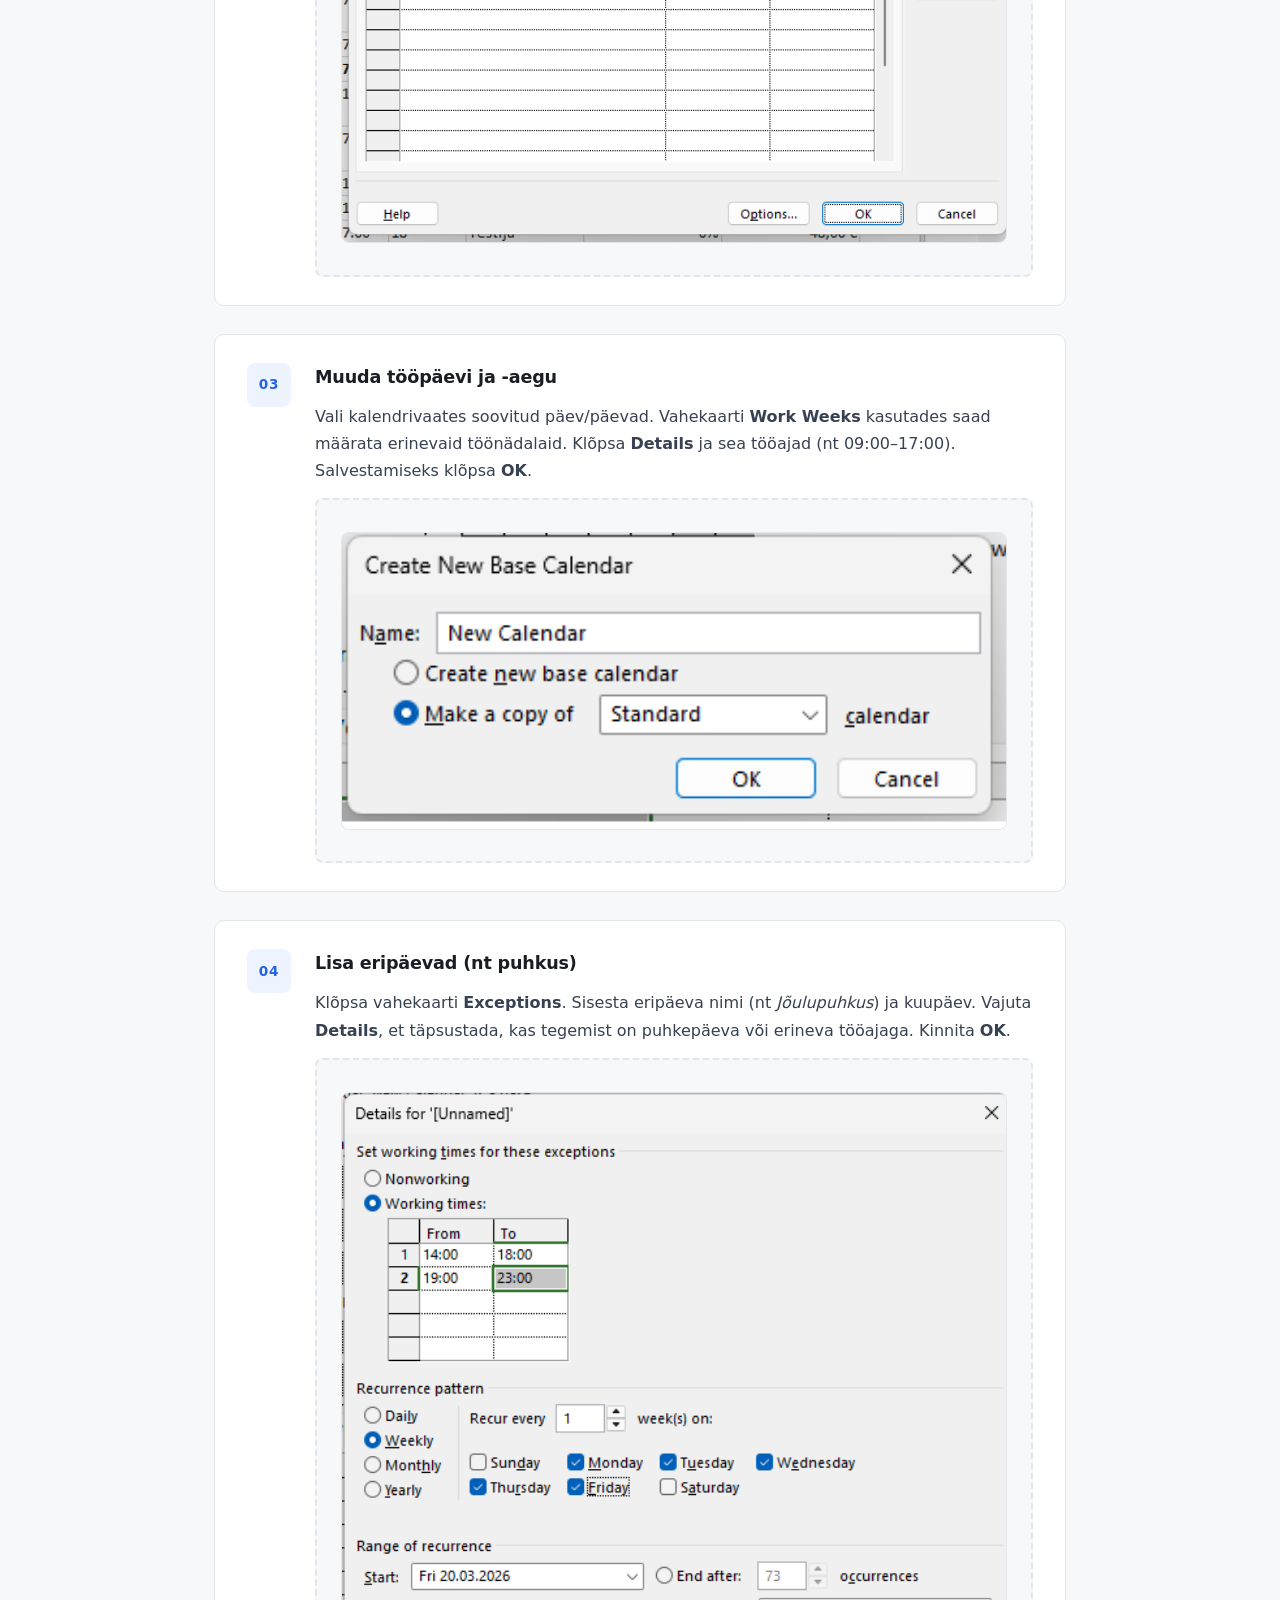
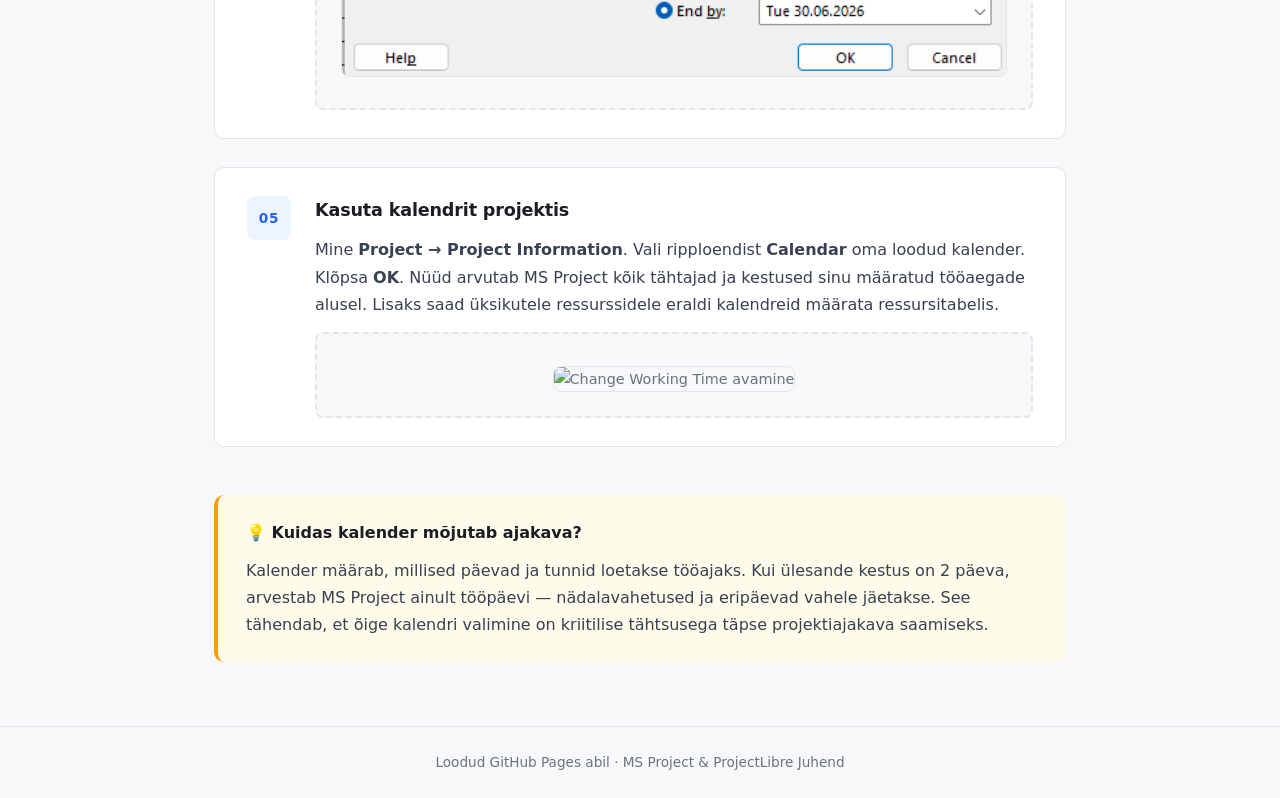
==== commit abe6e0d0: "Replace placeholder  with actual images" ====
--- a/index.html
+++ b/index.html
@@ -3,7 +3,7 @@
 <head>
   <meta charset="UTF-8" />
   <meta name="viewport" content="width=device-width, initial-scale=1.0"/>
-  <title>ProjectLibre Juhend</title>
+  <title>MS Project & ProjectLibre Juhend</title>
   <link rel="stylesheet" href="style.css" />
 </head>
 <body>
@@ -13,6 +13,7 @@
       <div class="logo">📅 Project Juhend</div>
       <nav>
         <a href="index.html" class="active">Kalender</a>
+        <a href="valem.html">Arvutusväli</a>
         <a href="diagramm.html">Diagrammid</a>
       </nav>
     </div>
@@ -20,7 +21,7 @@
 
   <main>
     <section class="hero">
-      <span class="eyebrow">ProjectLibre</span>
+      <span class="eyebrow">Microsoft Project</span>
       <h1>Kuidas luua uus kalender</h1>
       <p class="subtitle">Samm-sammuline juhend kalendri loomiseks, tööaegade muutmiseks ja kalendri kasutamiseks projektis.</p>
     </section>
@@ -32,8 +33,8 @@
         <div class="step-content">
           <h2>Ava Change Working Time</h2>
           <p>Käivita Microsoft Project. Klõpsa ülaribalt vahekaardile <strong>Project</strong> ning vali sealt <strong>Change Working Time</strong> (Muuda tööaega). Avaneb dialoogaken, kus saad hallata kõiki olemasolevaid kalendreid.</p>
-          <img src="images/libre.png" alt="Change Working Time avamine">
-         </div>
+          <div class="img-placeholder"><img src="images/Nimetu.png" alt="Change Working Time avamine"></div>
+        </div>
       </article>
 
       <article class="step">
@@ -41,8 +42,8 @@
         <div class="step-content">
           <h2>Loo uus kalender</h2>
           <p>Klõpsa nuppu <strong>Create New Calendar</strong>. Anna kalendrile nimi (nt <em>Minu kalender</em>). Vali, kas soovid aluseks võtta standardse kalendri (<em>Make a copy of Standard calendar</em>) või alustada tühja kalendriga (<em>Create new base calendar</em>). Kinnita <strong>OK</strong>-ga.</p>
-          <img src="images/libre_1.png" alt="Uue kalendri loomine"> 
-         </div>
+          <div class="img-placeholder"><img src="images/Nimetu_1.png" alt="Change Working Time avamine"></div>
+        </div>
       </article>
 
       <article class="step">
@@ -50,8 +51,8 @@
         <div class="step-content">
           <h2>Muuda tööpäevi ja -aegu</h2>
           <p>Vali kalendrivaates soovitud päev/päevad. Vahekaarti <strong>Work Weeks</strong> kasutades saad määrata erinevaid töönädalaid. Klõpsa <strong>Details</strong> ja sea tööajad (nt 09:00–17:00). Salvestamiseks klõpsa <strong>OK</strong>.</p>
-          <img src="images/libre_2.png" alt="Tööaegade muutmine"> 
-         </div>
+          <div class="img-placeholder"><img src="images/Nimetu_2.png" alt="Change Working Time avamine"></div>
+        </div>
       </article>
 
       <article class="step">
@@ -59,24 +60,24 @@
         <div class="step-content">
           <h2>Lisa eripäevad (nt puhkus)</h2>
           <p>Klõpsa vahekaarti <strong>Exceptions</strong>. Sisesta eripäeva nimi (nt <em>Jõulupuhkus</em>) ja kuupäev. Vajuta <strong>Details</strong>, et täpsustada, kas tegemist on puhkepäeva või erineva tööajaga. Kinnita <strong>OK</strong>.</p>
-          <img src="images/libre_4.png" alt="Eripäevade lisamine"> 
-          </div>
+          <div class="img-placeholder"><img src="images/Nimetu_4.png" alt="Change Working Time avamine"></div>
+        </div>
       </article>
 
       <article class="step">
         <div class="step-number">05</div>
         <div class="step-content">
           <h2>Kasuta kalendrit projektis</h2>
-          <p>Mine <strong>Project → Project Information</strong>. Vali ripploendist <strong>Calendar</strong> oma loodud kalender. Klõpsa <strong>OK</strong>. Nüüd arvutab ProjectLibre kõik tähtajad ja kestused sinu määratud tööaegade alusel. Lisaks saad üksikutele ressurssidele eraldi kalendreid määrata ressursitabelis.</p>
-          <img src="images/libre_5.png" alt="Kalendri kasutamine projektis"> 
-         </div>
+          <p>Mine <strong>Project → Project Information</strong>. Vali ripploendist <strong>Calendar</strong> oma loodud kalender. Klõpsa <strong>OK</strong>. Nüüd arvutab MS Project kõik tähtajad ja kestused sinu määratud tööaegade alusel. Lisaks saad üksikutele ressurssidele eraldi kalendreid määrata ressursitabelis.</p>
+          <div class="img-placeholder"><img src="images/Nimetu_5.png" alt="Change Working Time avamine"></div>
+        </div>
       </article>
 
     </section>
 
     <section class="info-box">
       <h3>💡 Kuidas kalender mõjutab ajakava?</h3>
-      <p>Kalender määrab, millised päevad ja tunnid loetakse tööajaks. Kui ülesande kestus on 2 päeva, arvestab ProjectLibre ainult tööpäevi — nädalavahetused ja eripäevad vahele jäetakse. See tähendab, et õige kalendri valimine on kriitilise tähtsusega täpse projektiajakava saamiseks.</p>
+      <p>Kalender määrab, millised päevad ja tunnid loetakse tööajaks. Kui ülesande kestus on 2 päeva, arvestab MS Project ainult tööpäevi — nädalavahetused ja eripäevad vahele jäetakse. See tähendab, et õige kalendri valimine on kriitilise tähtsusega täpse projektiajakava saamiseks.</p>
     </section>
   </main>
 
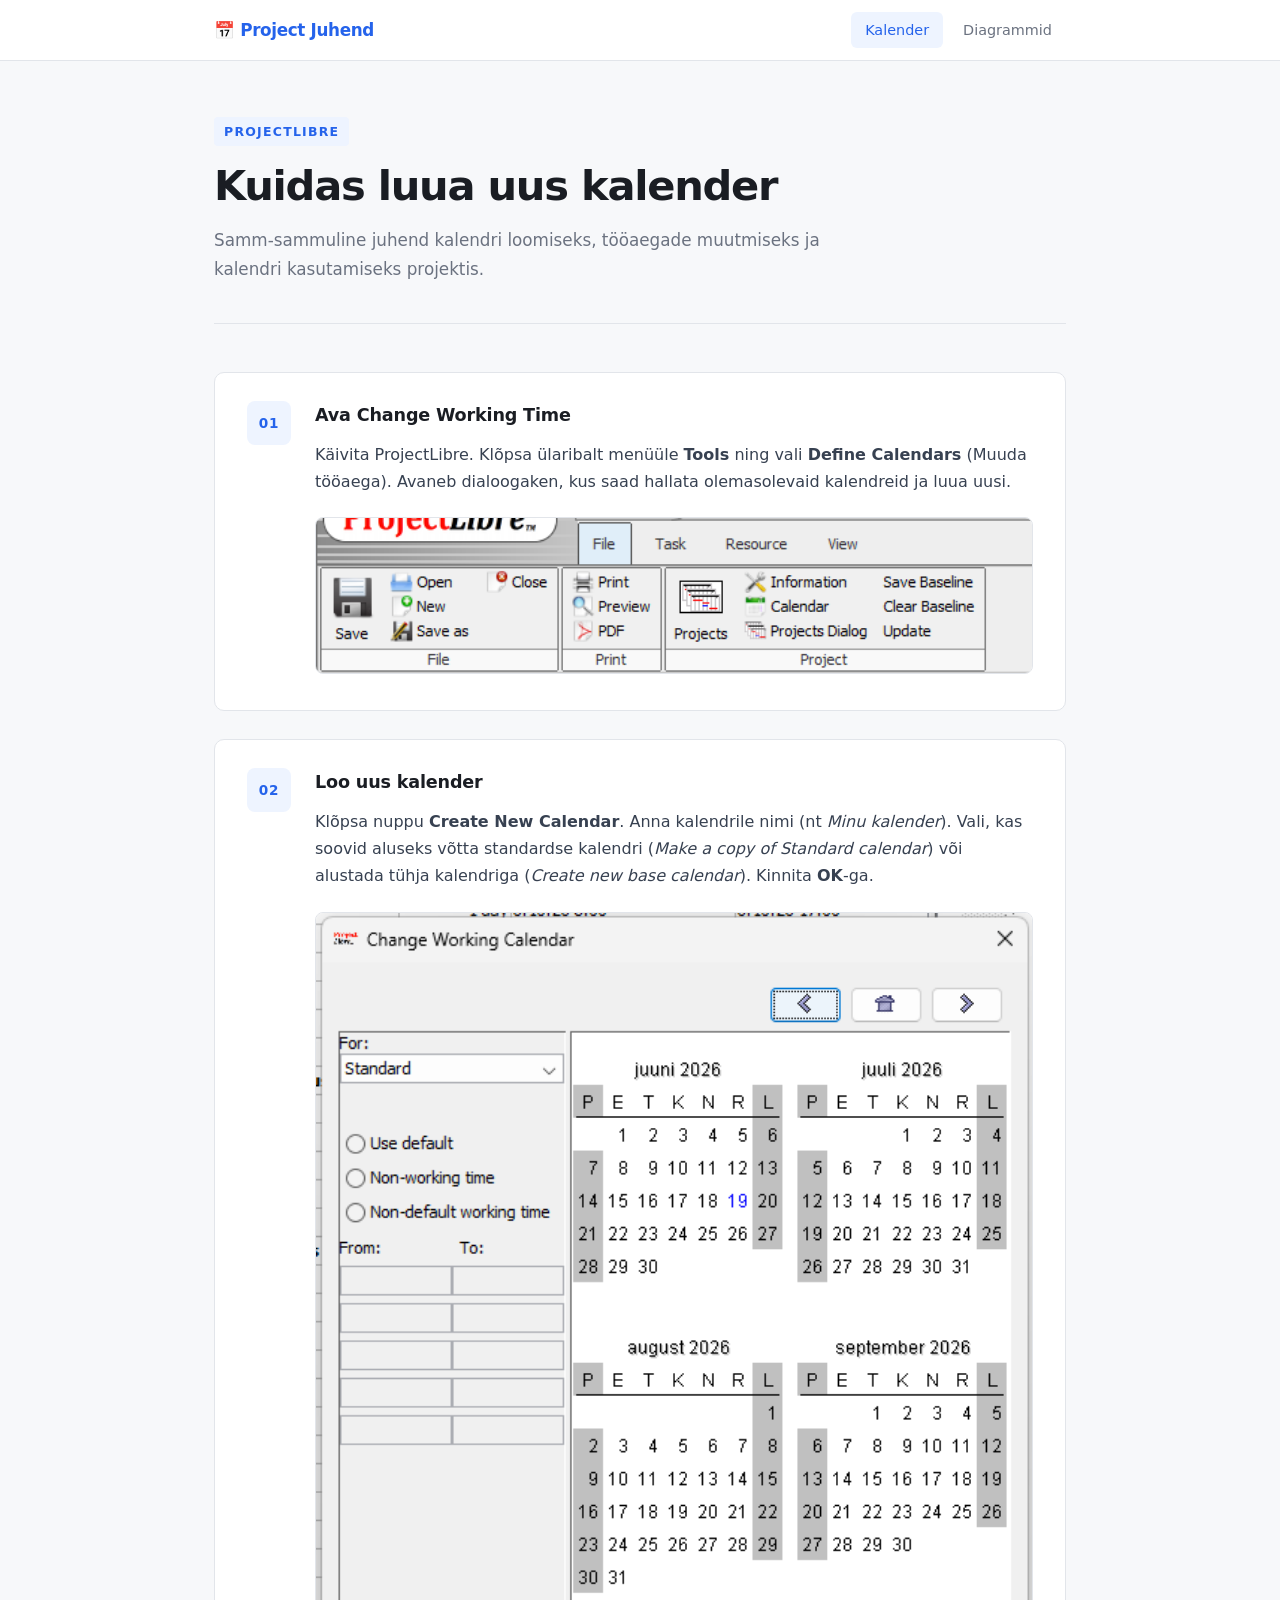
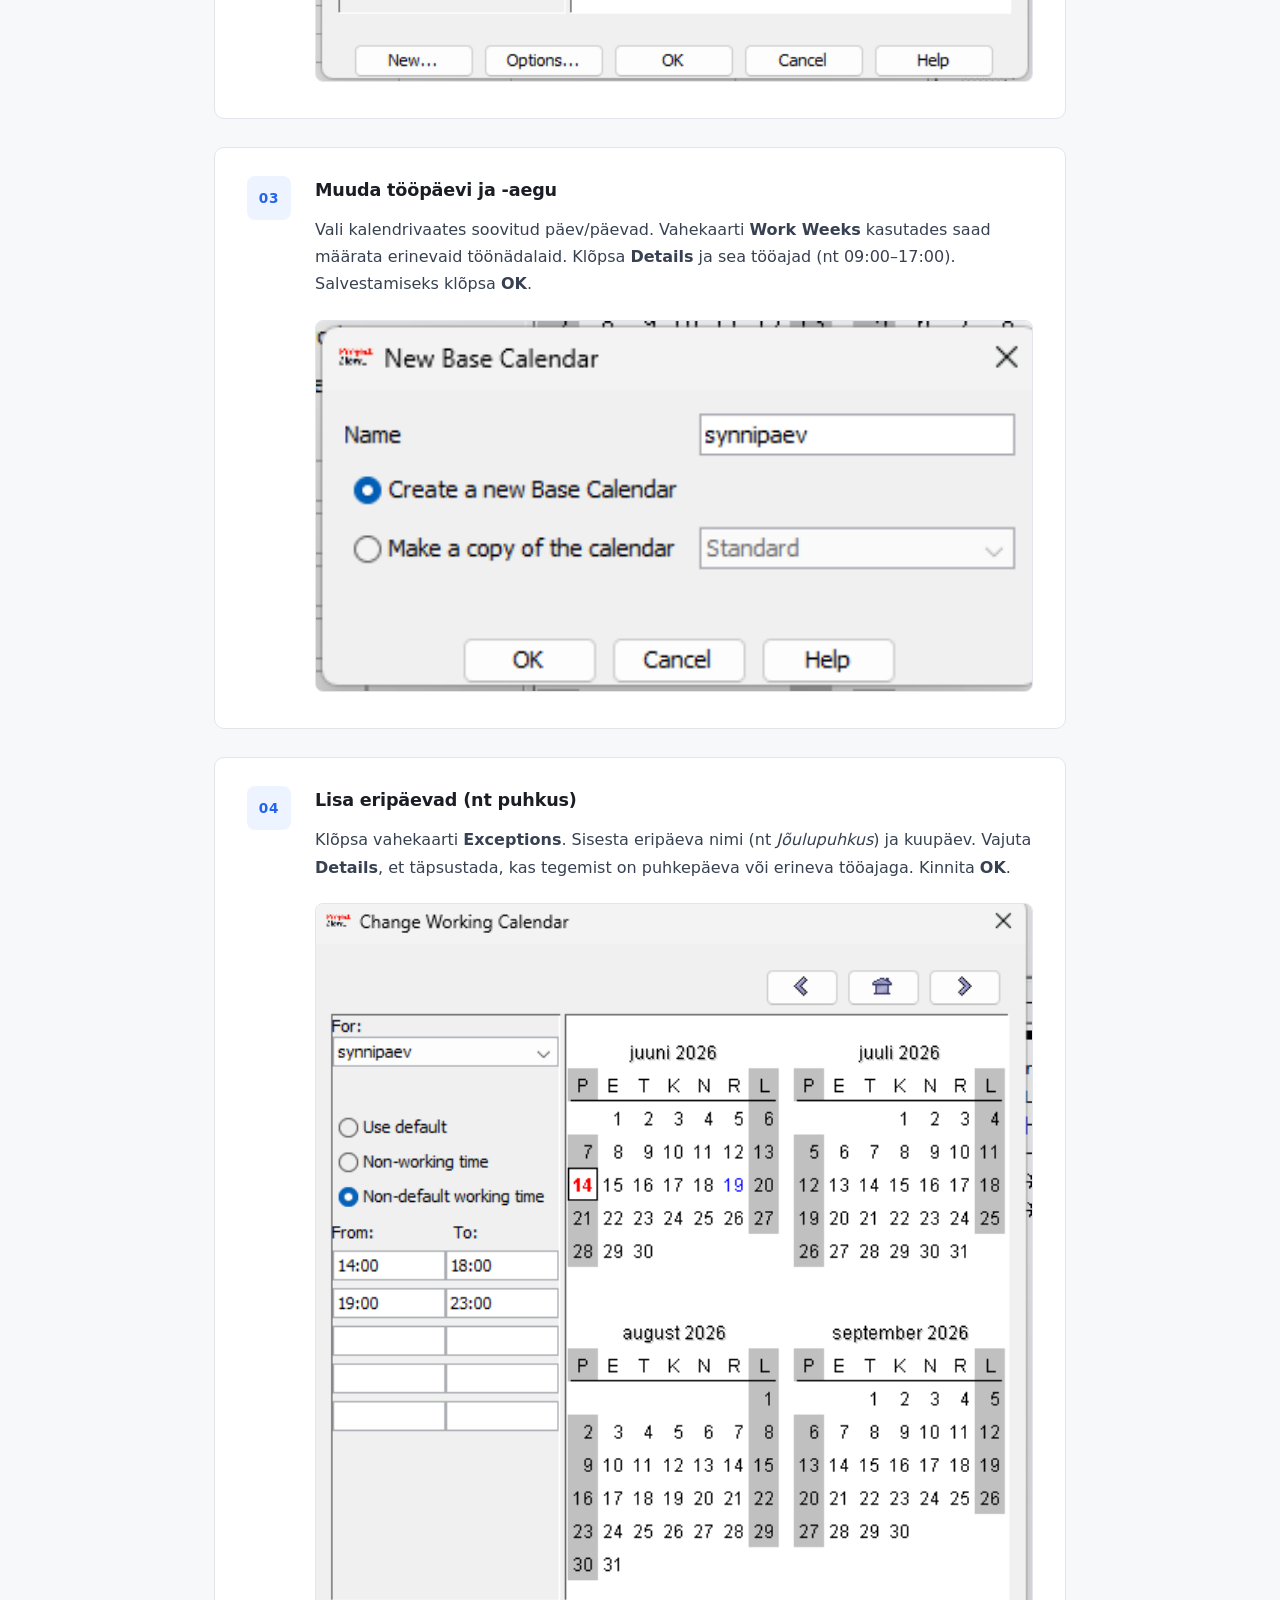
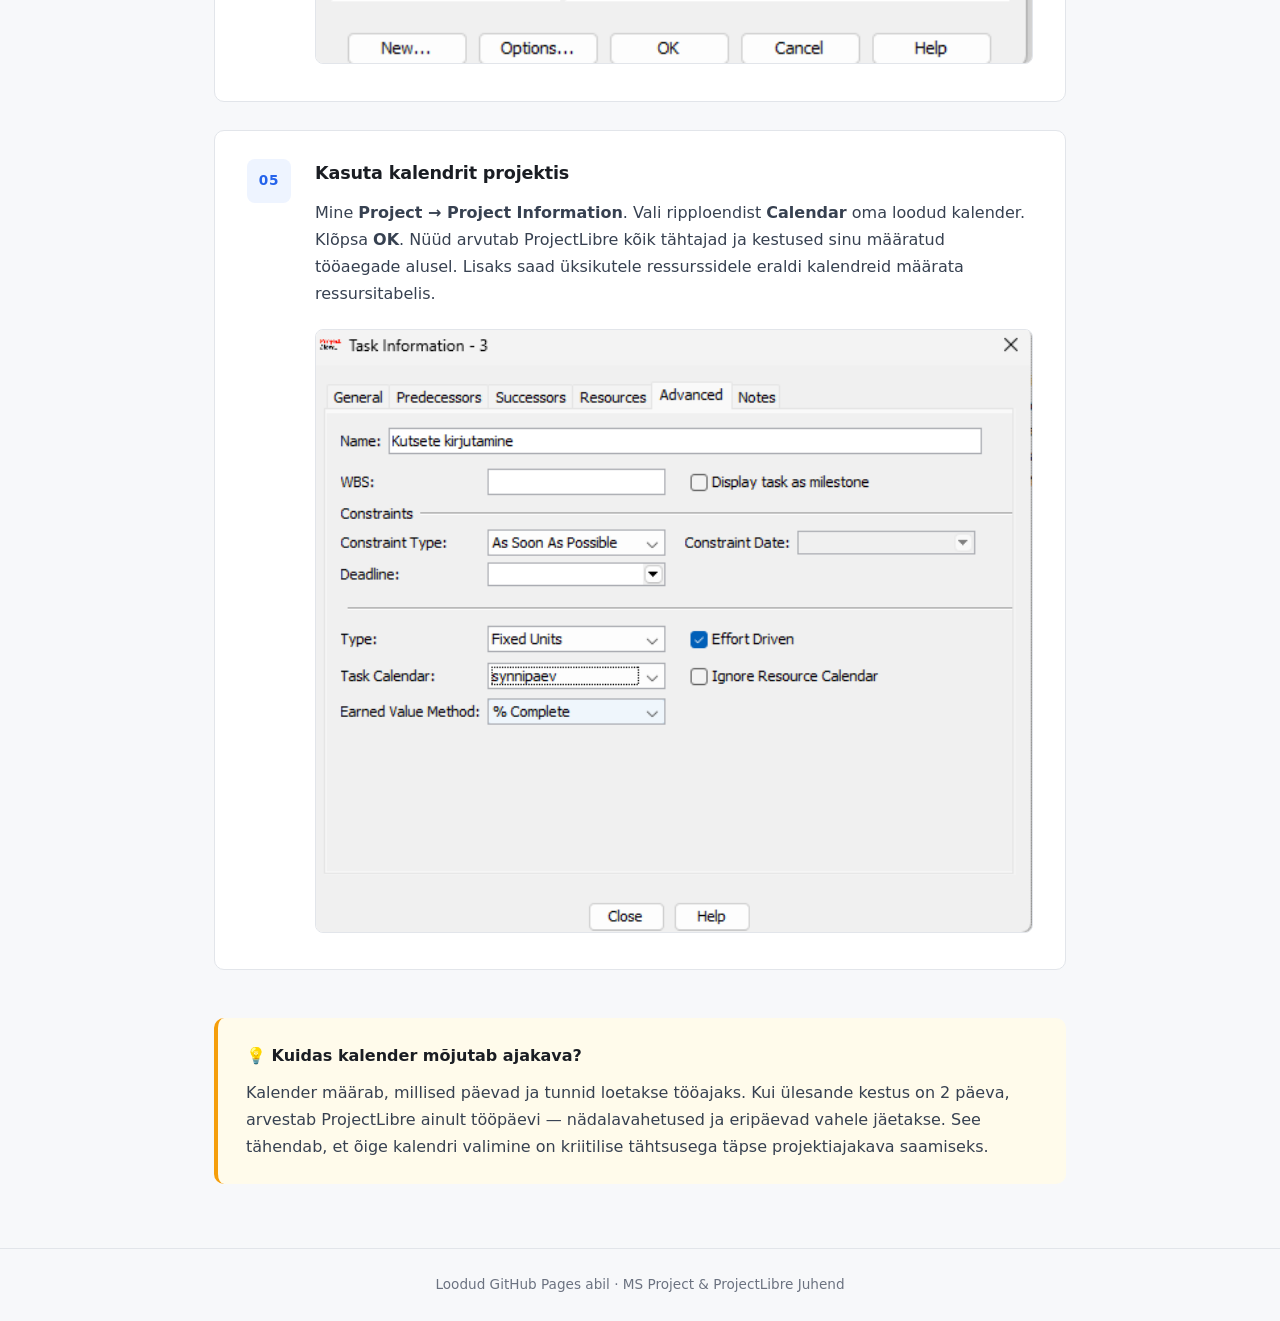
==== commit 1d91f744: "Update instructions for changing working time" ====
--- a/index.html
+++ b/index.html
@@ -3,7 +3,7 @@
 <head>
   <meta charset="UTF-8" />
   <meta name="viewport" content="width=device-width, initial-scale=1.0"/>
-  <title>MS Project & ProjectLibre Juhend</title>
+  <title>ProjectLibre Juhend</title>
   <link rel="stylesheet" href="style.css" />
 </head>
 <body>
@@ -13,15 +13,14 @@
       <div class="logo">📅 Project Juhend</div>
       <nav>
         <a href="index.html" class="active">Kalender</a>
-        <a href="valem.html">Arvutusväli</a>
-        <a href="diagramm.html">Diagrammid</a>
+        <a href="diagramm.html"> Diagrammid</a>
       </nav>
     </div>
   </header>
 
   <main>
     <section class="hero">
-      <span class="eyebrow">Microsoft Project</span>
+      <span class="eyebrow">ProjectLibre</span>
       <h1>Kuidas luua uus kalender</h1>
       <p class="subtitle">Samm-sammuline juhend kalendri loomiseks, tööaegade muutmiseks ja kalendri kasutamiseks projektis.</p>
     </section>
@@ -32,9 +31,10 @@
         <div class="step-number">01</div>
         <div class="step-content">
           <h2>Ava Change Working Time</h2>
-          <p>Käivita Microsoft Project. Klõpsa ülaribalt vahekaardile <strong>Project</strong> ning vali sealt <strong>Change Working Time</strong> (Muuda tööaega). Avaneb dialoogaken, kus saad hallata kõiki olemasolevaid kalendreid.</p>
-          <div class="img-placeholder"><img src="images/Nimetu.png" alt="Change Working Time avamine"></div>
-        </div>
+          <p>Käivita ProjectLibre. Klõpsa ülaribalt menüüle <strong>Tools</strong> 
+            ning vali <strong>Define Calendars</strong> (Muuda tööaega). Avaneb dialoogaken, kus saad hallata olemasolevaid kalendreid ja luua uusi.</p>
+          <img src="images/libre.png" alt="Change Working Time avamine">
+         </div>
       </article>
 
       <article class="step">
@@ -42,8 +42,8 @@
         <div class="step-content">
           <h2>Loo uus kalender</h2>
           <p>Klõpsa nuppu <strong>Create New Calendar</strong>. Anna kalendrile nimi (nt <em>Minu kalender</em>). Vali, kas soovid aluseks võtta standardse kalendri (<em>Make a copy of Standard calendar</em>) või alustada tühja kalendriga (<em>Create new base calendar</em>). Kinnita <strong>OK</strong>-ga.</p>
-          <div class="img-placeholder"><img src="images/Nimetu_1.png" alt="Change Working Time avamine"></div>
-        </div>
+          <img src="images/libre_1.png" alt="Uue kalendri loomine"> 
+         </div>
       </article>
 
       <article class="step">
@@ -51,8 +51,8 @@
         <div class="step-content">
           <h2>Muuda tööpäevi ja -aegu</h2>
           <p>Vali kalendrivaates soovitud päev/päevad. Vahekaarti <strong>Work Weeks</strong> kasutades saad määrata erinevaid töönädalaid. Klõpsa <strong>Details</strong> ja sea tööajad (nt 09:00–17:00). Salvestamiseks klõpsa <strong>OK</strong>.</p>
-          <div class="img-placeholder"><img src="images/Nimetu_2.png" alt="Change Working Time avamine"></div>
-        </div>
+          <img src="images/libre_2.png" alt="Tööaegade muutmine"> 
+         </div>
       </article>
 
       <article class="step">
@@ -60,24 +60,23 @@
         <div class="step-content">
           <h2>Lisa eripäevad (nt puhkus)</h2>
           <p>Klõpsa vahekaarti <strong>Exceptions</strong>. Sisesta eripäeva nimi (nt <em>Jõulupuhkus</em>) ja kuupäev. Vajuta <strong>Details</strong>, et täpsustada, kas tegemist on puhkepäeva või erineva tööajaga. Kinnita <strong>OK</strong>.</p>
-          <div class="img-placeholder"><img src="images/Nimetu_4.png" alt="Change Working Time avamine"></div>
-        </div>
+          <img src="images/libre_4.png" alt="Eripäevade lisamine"> 
+          </div>
       </article>
 
       <article class="step">
         <div class="step-number">05</div>
         <div class="step-content">
           <h2>Kasuta kalendrit projektis</h2>
-          <p>Mine <strong>Project → Project Information</strong>. Vali ripploendist <strong>Calendar</strong> oma loodud kalender. Klõpsa <strong>OK</strong>. Nüüd arvutab MS Project kõik tähtajad ja kestused sinu määratud tööaegade alusel. Lisaks saad üksikutele ressurssidele eraldi kalendreid määrata ressursitabelis.</p>
-          <div class="img-placeholder"><img src="images/Nimetu_5.png" alt="Change Working Time avamine"></div>
-        </div>
+          <p>Mine <strong>Project → Project Information</strong>. Vali ripploendist <strong>Calendar</strong> oma loodud kalender. Klõpsa <strong>OK</strong>. Nüüd arvutab ProjectLibre kõik tähtajad ja kestused sinu määratud tööaegade alusel. Lisaks saad üksikutele ressurssidele eraldi kalendreid määrata ressursitabelis.</p>
+          <img src="images/libre_5.png" alt="Kalendri kasutamine projektis"> 
+         </div>
       </article>
 
     </section>
-
     <section class="info-box">
       <h3>💡 Kuidas kalender mõjutab ajakava?</h3>
-      <p>Kalender määrab, millised päevad ja tunnid loetakse tööajaks. Kui ülesande kestus on 2 päeva, arvestab MS Project ainult tööpäevi — nädalavahetused ja eripäevad vahele jäetakse. See tähendab, et õige kalendri valimine on kriitilise tähtsusega täpse projektiajakava saamiseks.</p>
+      <p>Kalender määrab, millised päevad ja tunnid loetakse tööajaks. Kui ülesande kestus on 2 päeva, arvestab ProjectLibre ainult tööpäevi — nädalavahetused ja eripäevad vahele jäetakse. See tähendab, et õige kalendri valimine on kriitilise tähtsusega täpse projektiajakava saamiseks.</p>
     </section>
   </main>
 
